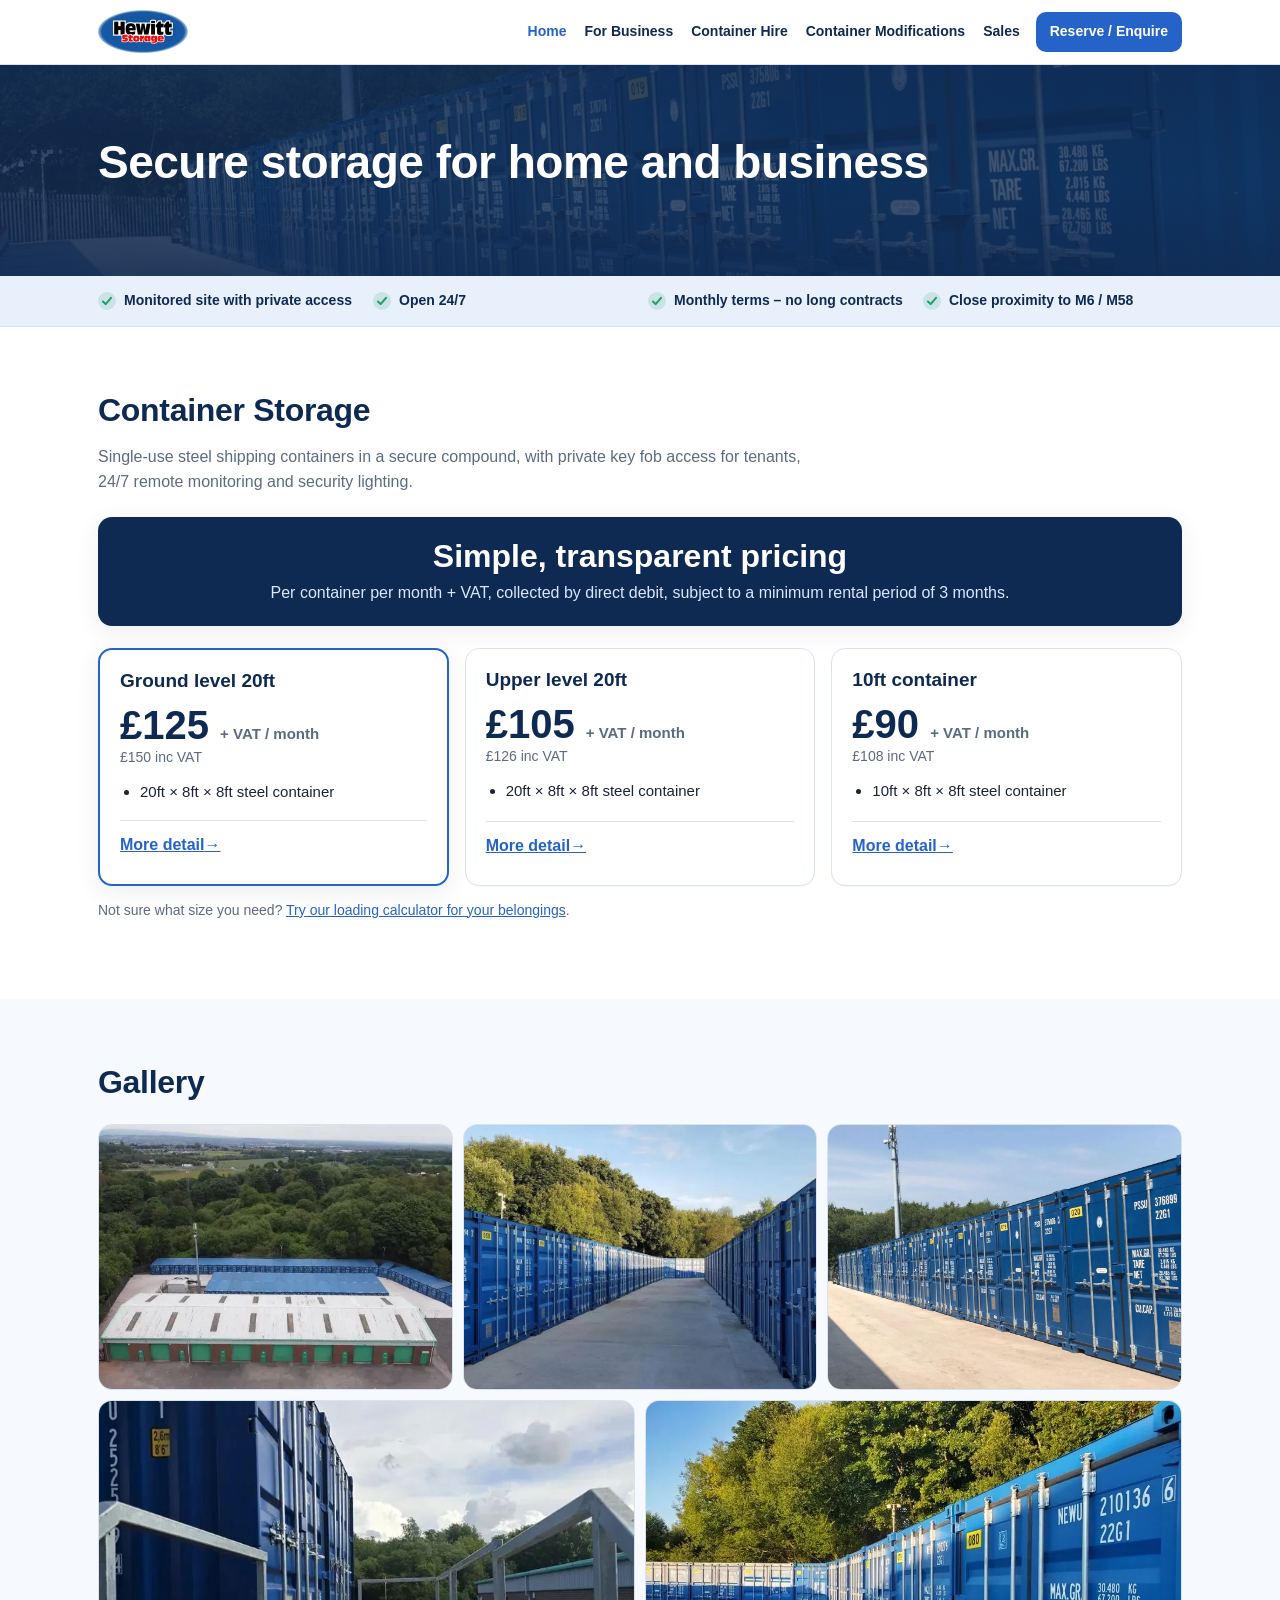
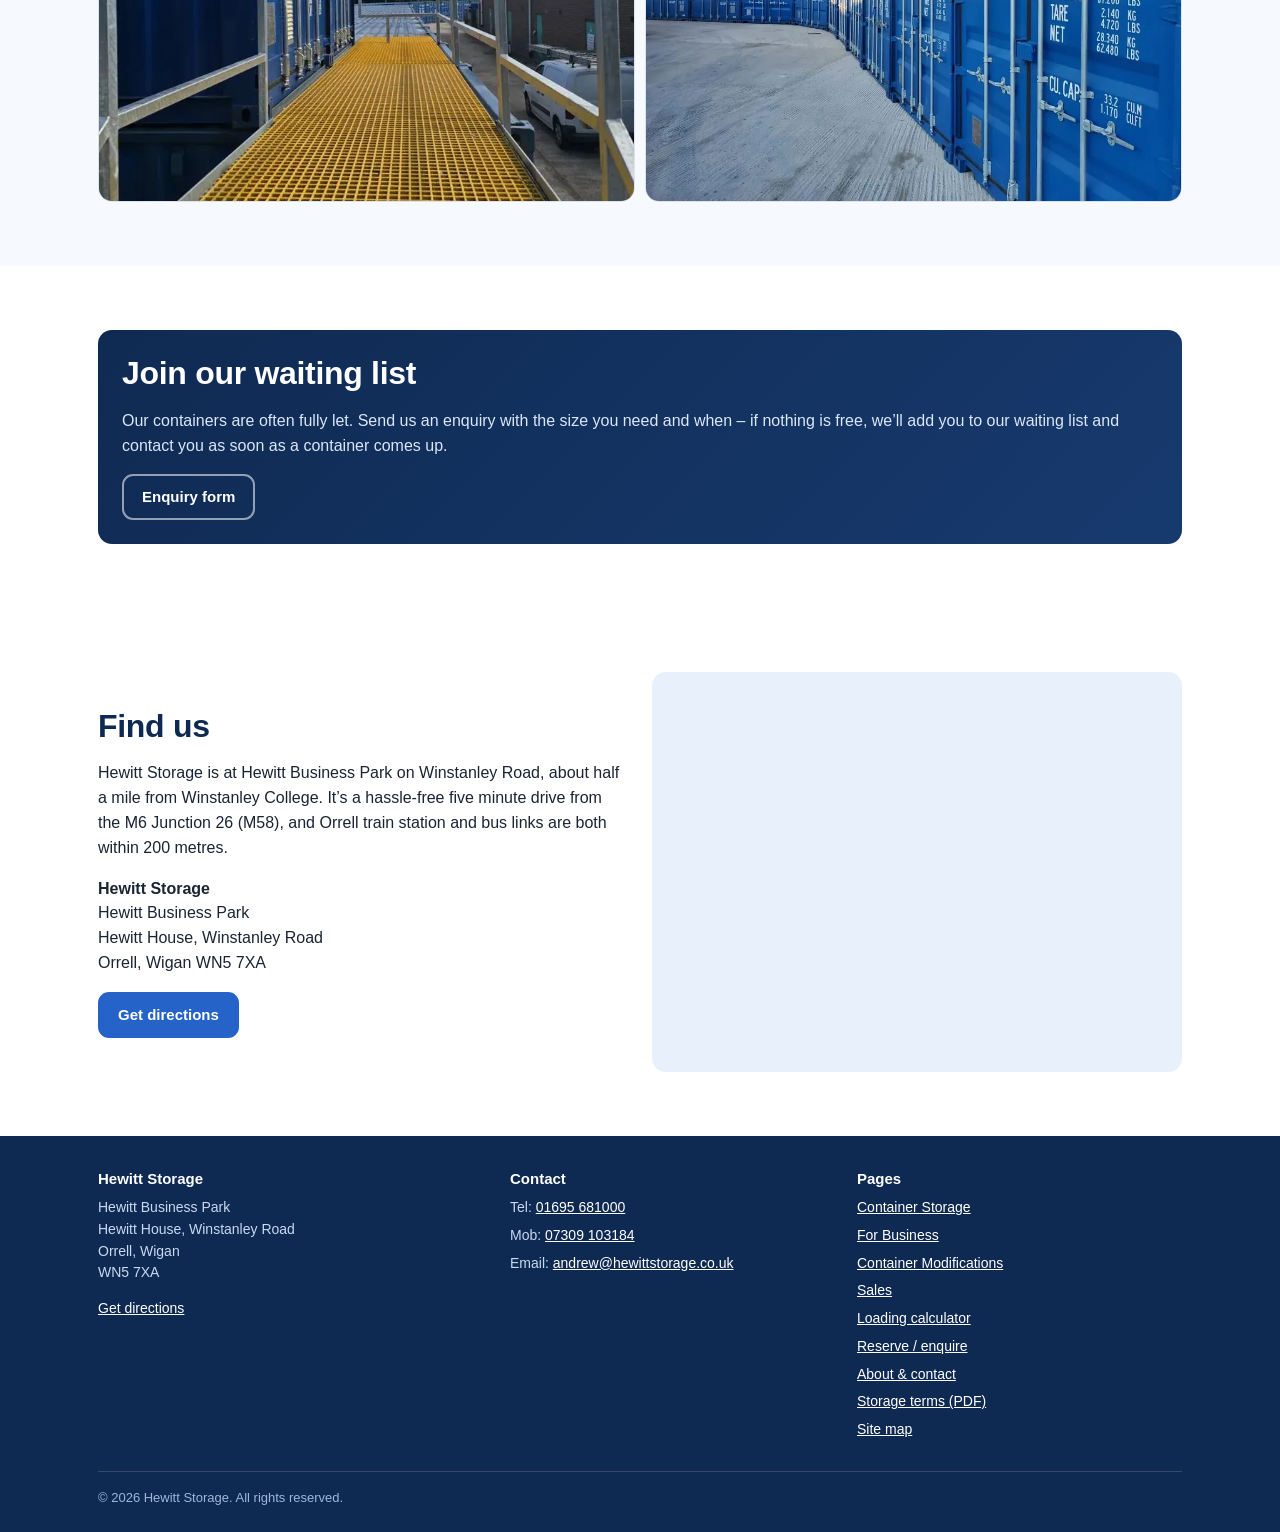
==== index.htm @ f9db845c "Preview update 2026-10-16 14:47" ====
<!DOCTYPE html>
<html lang="en-GB">
<head>
<meta charset="utf-8">
<meta name="viewport" content="width=device-width, initial-scale=1">
<!-- PREVIEW-ONLY: remove the next line before go-live (see GO-LIVE.md) -->
<meta name="robots" content="noindex,nofollow"><!-- PREVIEW-ONLY -->
<title>Self Storage Wigan | Container Storage Orrell | Hewitt Storage</title>
<meta name="description" content="Secure storage services for home and business in Orrell, Wigan. Steel container storage from £90 + VAT a month, private fob access, 24/7 remote monitoring. Near the M6 / M58.">
<link rel="canonical" href="https://www.hewittstorage.co.uk/">
<meta name="theme-color" content="#0f2a52">
<meta property="og:type" content="website">
<meta property="og:site_name" content="Hewitt Storage">
<meta property="og:title" content="Self Storage Wigan | Container Storage Orrell | Hewitt Storage">
<meta property="og:description" content="Secure storage services for home and business in Orrell, Wigan. Steel container storage from £90 + VAT a month, private fob access, 24/7 remote monitoring. Near the M6 / M58.">
<meta property="og:url" content="https://www.hewittstorage.co.uk/">
<meta property="og:image" content="https://www.hewittstorage.co.uk/assets/img/container-row-1600.jpg">
<link rel="icon" href="assets/favicon.svg" type="image/svg+xml">
<link rel="stylesheet" href="assets/site.css?v=20261016a">
<!-- Google Tag Manager (existing container GTM-TWHT2SN4). Only loads on hewittstorage.co.uk / hewprop.co.uk, so preview visits are not tracked. -->
<script>if(/(^|\.)(hewittstorage|hewprop)\.co\.uk$/.test(location.hostname)){(function(w,d,s,l,i){w[l]=w[l]||[];w[l].push({'gtm.start':new Date().getTime(),event:'gtm.js'});var f=d.getElementsByTagName(s)[0],j=d.createElement(s),dl=l!='dataLayer'?'&l='+l:'';j.async=true;j.src='https://www.googletagmanager.com/gtm.js?id='+i+dl;f.parentNode.insertBefore(j,f);})(window,document,'script','dataLayer','GTM-TWHT2SN4');}</script>
<script type="application/ld+json">{
 "@context": "https://schema.org",
 "@type": "SelfStorage",
 "@id": "https://www.hewittstorage.co.uk/#hewitt-storage",
 "name": "Hewitt Storage",
 "description": "Secure 20ft steel container storage at Hewitt Business Park, Orrell, Wigan. Private key fob access, 24/7 remote monitoring and security lighting. Ground level 20ft, upper level 20ft and 10ft containers.",
 "url": "https://www.hewittstorage.co.uk/",
 "telephone": "01695 681000",
 "email": "andrew@hewittstorage.co.uk",
 "image": "https://www.hewittstorage.co.uk/assets/img/container-row-1600.jpg",
 "logo": "https://www.hewittstorage.co.uk/assets/img/hewitt-storage-logo.png",
 "priceRange": "£90–£125 + VAT per month",
 "address": {
  "@type": "PostalAddress",
  "streetAddress": "Hewitt House, Winstanley Road",
  "addressLocality": "Orrell, Wigan",
  "addressRegion": "Greater Manchester",
  "postalCode": "WN5 7XA",
  "addressCountry": "GB"
 },
 "geo": {
  "@type": "GeoCoordinates",
  "latitude": 53.52833,
  "longitude": -2.70699
 },
 "hasMap": "https://www.google.com/maps/search/?api=1&query=Hewitt+Business+Park+Winstanley+Road+Orrell+Wigan+WN5+7XA",
 "openingHoursSpecification": [
  {
   "@type": "OpeningHoursSpecification",
   "dayOfWeek": [
    "Monday",
    "Tuesday",
    "Wednesday",
    "Thursday",
    "Friday",
    "Saturday",
    "Sunday"
   ],
   "opens": "00:00",
   "closes": "23:59"
  }
 ],
 "areaServed": [
  "Orrell",
  "Wigan",
  "Upholland",
  "Billinge",
  "Skelmersdale"
 ]
}</script><link rel="preload" as="image" type="image/webp" href="assets/img/container-row-800.webp" media="(max-width:799px)">
<link rel="preload" as="image" type="image/webp" href="assets/img/container-row-1600.webp" media="(min-width:800px)">
</head>
<body class="has-mbar">
<a class="skip" href="#main">Skip to content</a>
<header class="site-head"><div class="wrap">
<a class="brand" href="index.htm"><picture><source type="image/webp" srcset="assets/img/hewitt-storage-logo-180.webp"><img src="assets/img/hewitt-storage-logo.png" alt="Hewitt Storage" width="90" height="44"></picture></a>
<button class="nav-toggle" type="button" aria-expanded="false" aria-controls="site-nav"><svg viewBox="0 0 20 20" aria-hidden="true"><path d="M3 5h14M3 10h14M3 15h14" stroke="currentColor" stroke-width="2" stroke-linecap="round"/></svg>Menu</button>
<nav class="site-nav" id="site-nav" aria-label="Main"><ul><li><a href="index.htm" aria-current="page">Home</a></li><li><a href="business.htm">For Business</a></li><li><a href="container-hire.htm">Container Hire</a></li><li><a href="modifications.htm">Container Modifications</a></li><li><a href="sales.htm">Sales</a></li><li><a class="nav-cta" href="reserve.htm">Reserve / Enquire</a></li></ul></nav>
</div></header>
<main id="main">
<section class="hero"><div class="wrap">
<h1>Secure storage for home and business</h1>
</div></section>
<div class="trust"><div class="wrap"><ul class=""><li><svg class="tick" viewBox="0 0 20 20" aria-hidden="true"><circle cx="10" cy="10" r="10" fill="currentColor" opacity=".15"/><path d="m5.5 10.5 3 3 6-7" fill="none" stroke="currentColor" stroke-width="2.2" stroke-linecap="round" stroke-linejoin="round"/></svg><span>Monitored site with private access</span></li><li><svg class="tick" viewBox="0 0 20 20" aria-hidden="true"><circle cx="10" cy="10" r="10" fill="currentColor" opacity=".15"/><path d="m5.5 10.5 3 3 6-7" fill="none" stroke="currentColor" stroke-width="2.2" stroke-linecap="round" stroke-linejoin="round"/></svg><span>Open 24/7</span></li><li><svg class="tick" viewBox="0 0 20 20" aria-hidden="true"><circle cx="10" cy="10" r="10" fill="currentColor" opacity=".15"/><path d="m5.5 10.5 3 3 6-7" fill="none" stroke="currentColor" stroke-width="2.2" stroke-linecap="round" stroke-linejoin="round"/></svg><span>Monthly terms – no long contracts</span></li><li><svg class="tick" viewBox="0 0 20 20" aria-hidden="true"><circle cx="10" cy="10" r="10" fill="currentColor" opacity=".15"/><path d="m5.5 10.5 3 3 6-7" fill="none" stroke="currentColor" stroke-width="2.2" stroke-linecap="round" stroke-linejoin="round"/></svg><span>Close proximity to M6 / M58</span></li></ul></div></div>

<section class="block" id="prices"><div class="wrap">
<div class="sec-head"><h2>Container Storage</h2><p>Single-use steel shipping containers in a secure compound, with private key fob access for tenants, 24/7 remote monitoring and security lighting.</p></div>
<div class="price-banner"><h3>Simple, transparent pricing</h3><p>Per container per month + VAT, collected by direct debit, subject to a minimum rental period of 3 months.</p></div>
<div class="grid c3"><article class="card price-card feature"><h3>Ground level 20ft</h3>
<div class="amt">£125 <span>+ VAT / month</span></div><div class="inc">£150 inc VAT</div><ul><li>20ft × 8ft × 8ft steel container</li></ul>
<a class="more-link" href="container-20ft-ground.htm">More detail<span class="sr-only"> on the Ground level 20ft</span> &rarr;</a></article><article class="card price-card"><h3>Upper level 20ft</h3>
<div class="amt">£105 <span>+ VAT / month</span></div><div class="inc">£126 inc VAT</div><ul><li>20ft × 8ft × 8ft steel container</li></ul>
<a class="more-link" href="container-20ft-upper-level.htm">More detail<span class="sr-only"> on the Upper level 20ft</span> &rarr;</a></article><article class="card price-card"><h3>10ft container</h3>
<div class="amt">£90 <span>+ VAT / month</span></div><div class="inc">£108 inc VAT</div><ul><li>10ft × 8ft × 8ft steel container</li></ul>
<a class="more-link" href="container-10ft.htm">More detail<span class="sr-only"> on the 10ft container</span> &rarr;</a></article></div>
<p class="small muted price-note">Not sure what size you need? <a href="storage-calculator.html?v=pbsheet">Try our loading calculator for your belongings</a>.</p>
</div></section>
<section class="block alt" id="gallery"><div class="wrap">
<div class="sec-head"><h2>Gallery</h2></div>
<div class="gallery"><figure class="photo"><picture><source type="image/webp" srcset="assets/img/containers-aerial.webp"><img src="assets/img/containers-aerial.jpg" alt="Aerial view of the container storage compound at Hewitt Business Park" width="800" height="450" loading="lazy"></picture></figure><figure class="photo"><picture><source type="image/webp" srcset="assets/img/container-row-2.webp"><img src="assets/img/container-row-2.jpg" alt="Row of blue 20ft steel storage containers" width="900" height="900" loading="lazy"></picture></figure><figure class="photo"><picture><source type="image/webp" srcset="assets/img/container-row-1600.webp"><img src="assets/img/container-row-1600.jpg" alt="Row of 20ft steel storage containers in the secure compound" width="1600" height="900" loading="lazy"></picture></figure><figure class="photo"><picture><source type="image/webp" srcset="assets/img/upper-level-walkway.webp"><img src="assets/img/upper-level-walkway.jpg" alt="Upper-level walkway with yellow grating alongside the containers" width="750" height="1000" loading="lazy"></picture></figure><figure class="photo"><picture><source type="image/webp" srcset="assets/img/container-row-curve.webp"><img src="assets/img/container-row-curve.jpg" alt="Row of blue storage containers in the secure compound" width="1080" height="803" loading="lazy"></picture></figure></div>
</div></section>
<section class="block"><div class="wrap"><div class="cta-band">
<h2>Join our waiting list</h2>
<p>Our containers are often fully let. Send us an enquiry with the size you need and when – if nothing is free, we’ll add you to our waiting list and contact you as soon as a container comes up.</p>
<div class="btns"><a class="btn light" href="reserve.htm">Enquiry form</a></div>
</div></div></section>
<section class="block" id="Location"><div class="wrap split">
<div><h2>Find us</h2><p>Hewitt Storage is at Hewitt Business Park on Winstanley Road, about half a mile from Winstanley College. It’s a hassle-free five minute drive from the M6 Junction 26 (M58), and Orrell train station and bus links are both within 200 metres.</p>
<p><b>Hewitt Storage</b><br>Hewitt Business Park<br>Hewitt House, Winstanley Road<br>Orrell, Wigan WN5 7XA</p>
<div class="btns"><a class="btn" href="https://www.google.com/maps/search/?api=1&query=Hewitt+Business+Park+Winstanley+Road+Orrell+Wigan+WN5+7XA" target="_blank" rel="noopener">Get directions</a></div></div>
<iframe class="map" data-src="https://www.google.com/maps/embed?pb=!1m18!1m12!1m3!1d2371.6487332979527!2d-2.70699043415467!3d53.52833003001754!2m3!1f0!2f0!3f0!3m2!1i1024!2i768!4f13.1!3m3!1m2!1s0x487b1aa8a7d71795%3A0x576aa93d4ecaa1b6!2sHewitt+Business+Park%2C+Winstanley+Road+Orrell%2C+Billinge%2C+Wigan+WN5+7XA!5e0!3m2!1sen!2suk!4v1454769584058" title="Map: Hewitt Storage, Hewitt Business Park, Winstanley Road, Orrell, Wigan WN5 7XA" loading="lazy" referrerpolicy="no-referrer-when-downgrade" allowfullscreen></iframe>
</div></section>

</main>
<footer class="site-foot"><div class="wrap">
<div class="foot-grid">
 <div><h3>Hewitt Storage</h3><p>Hewitt Business Park<br>Hewitt House, Winstanley Road<br>Orrell, Wigan<br>WN5 7XA</p><p><a href="https://www.google.com/maps/search/?api=1&query=Hewitt+Business+Park+Winstanley+Road+Orrell+Wigan+WN5+7XA" rel="noopener" target="_blank">Get directions</a></p></div>
 <div><h3>Contact</h3><ul><li>Tel: <a href="tel:+441695681000">01695 681000</a></li><li>Mob: <a href="tel:+447309103184">07309 103184</a></li><li>Email: <a href="mailto:andrew@hewittstorage.co.uk">andrew@hewittstorage.co.uk</a></li></ul></div>
 <div><h3>Pages</h3><ul><li><a href="storage.htm">Container Storage</a></li><li><a href="business.htm">For Business</a></li><li><a href="modifications.htm">Container Modifications</a></li><li><a href="sales.htm">Sales</a></li><li><a href="storage-calculator.html?v=pbsheet">Loading calculator</a></li><li><a href="reserve.htm">Reserve / enquire</a></li><li><a href="about.htm">About &amp; contact</a></li><li><a href="StorageTerms.pdf">Storage terms (PDF)</a></li><li><a href="site-map.htm">Site map</a></li></ul></div>
</div>
<div class="foot-base">© 2026 Hewitt Storage. All rights reserved.</div>
</div></footer>
<div class="mbar"><a class="btn" href="reserve.htm">Reserve / Enquire</a></div>

<script src="assets/site.js" defer></script>
</body>
</html>
---- assets/site.css ----
/* Hewitt Storage – site styles (no build step) */
:root{
  --navy:#0f2a52; --navy-2:#173a6e; --blue:#2563c9; --blue-2:#3b7be0; --sky:#e8f0fb;
  --ink:#1a2433; --muted:#5b6b82; --line:#d8e2f0; --bg:#f6f9fd; --white:#fff;
  --ok:#1f9d6b; --warn:#d98a1c; --err:#c0392b;
  --radius:14px; --shadow:0 6px 24px rgba(15,42,82,.08);
  --wrap:1120px;
}
*{box-sizing:border-box}
html{-webkit-text-size-adjust:100%;scroll-behavior:smooth}
body{margin:0;font-family:-apple-system,BlinkMacSystemFont,"Segoe UI",Roboto,"Helvetica Neue",Arial,sans-serif;color:var(--ink);background:var(--white);line-height:1.55;-webkit-font-smoothing:antialiased;font-size:16px}
img{max-width:100%;height:auto;display:block}
a{color:var(--blue)}
a:hover{color:var(--navy)}
h1,h2,h3{color:var(--navy);line-height:1.2;margin:0 0 .5em}
h1{font-size:clamp(28px,6vw,46px);letter-spacing:-.5px}
h2{font-size:clamp(22px,4vw,32px);letter-spacing:-.3px}
h3{font-size:19px}
p{margin:0 0 1em}
.wrap{max-width:var(--wrap);margin:0 auto;padding:0 18px}
.skip{position:absolute;left:-999px;top:0;background:#fff;padding:8px 12px;z-index:100}
.skip:focus{left:8px}
:focus-visible{outline:3px solid var(--blue-2);outline-offset:2px}

/* Top strip */
.topbar{background:var(--navy);color:#dbe7f8;font-size:13px}
.topbar .wrap{display:flex;justify-content:space-between;gap:12px;padding-top:6px;padding-bottom:6px;flex-wrap:wrap}
.topbar a{color:#fff;text-decoration:none;font-weight:600}
.topbar .tb-r,.topbar .tb-e{display:none}

/* Header */
.site-head{background:#fff;border-bottom:1px solid var(--line);position:sticky;top:0;z-index:50}
.site-head .wrap{display:flex;align-items:center;justify-content:space-between;gap:12px;min-height:64px}
.brand{display:flex;align-items:center;gap:10px;text-decoration:none}
.brand img{height:44px;width:auto}
.brand span{font-weight:800;color:var(--navy);font-size:15px;line-height:1.1}
.brand small{display:block;font-weight:600;color:var(--muted);font-size:12px}
.nav-toggle{border:1px solid var(--line);background:#fff;border-radius:10px;padding:9px 12px;font:inherit;font-weight:700;color:var(--navy);cursor:pointer;display:flex;align-items:center;gap:8px}
.nav-toggle svg{width:18px;height:18px}
.site-nav{display:none;position:absolute;left:0;right:0;top:100%;background:#fff;border-bottom:1px solid var(--line);box-shadow:var(--shadow)}
.site-nav.open{display:block}
.site-nav ul{list-style:none;margin:0;padding:8px 18px 14px}
.site-nav a{display:block;padding:11px 4px;text-decoration:none;color:var(--navy);font-weight:650;border-bottom:1px solid var(--sky)}
.site-nav a[aria-current="page"]{color:var(--blue)}
.site-nav .nav-cta{margin-top:10px;border:0;background:var(--blue);color:#fff;text-align:center;border-radius:10px}

/* Buttons */
.btn{display:inline-flex;align-items:center;justify-content:center;gap:8px;font:inherit;font-weight:700;font-size:15px;text-decoration:none;border-radius:11px;padding:12px 18px;border:2px solid var(--blue);background:var(--blue);color:#fff;cursor:pointer;transition:background .15s,border-color .15s,color .15s;line-height:1.2}
.btn:hover{background:var(--navy);border-color:var(--navy);color:#fff}
.btn.sec{background:#fff;color:var(--navy);border-color:var(--line)}
.btn.sec:hover{border-color:var(--navy)}
.btn.light{background:transparent;color:#fff;border-color:rgba(255,255,255,.55)}
.btn.light:hover{background:#fff;color:var(--navy);border-color:#fff}
.btn svg{width:17px;height:17px;flex:none}
.btns{display:flex;flex-wrap:wrap;gap:10px}

/* Hero */
.hero{position:relative;color:#fff;background:var(--navy) center/cover no-repeat;isolation:isolate}
.hero::before{content:"";position:absolute;inset:0;background:linear-gradient(180deg,rgba(15,42,82,.88),rgba(15,42,82,.78) 55%,rgba(15,42,82,.92));z-index:-1}
.hero .wrap{padding-top:38px;padding-bottom:40px}
.hero h1{color:#fff;margin-bottom:.35em}
.eyebrow{display:inline-block;font-size:13px;font-weight:700;letter-spacing:.4px;text-transform:uppercase;color:#bcd3f5;margin-bottom:10px}
.hero .lead{font-size:18px;color:#e6eefb;max-width:640px}
.chips{display:grid;grid-template-columns:repeat(3,1fr);gap:8px;margin:20px 0 22px;max-width:760px}
.chip{background:rgba(255,255,255,.1);border:1px solid rgba(255,255,255,.22);border-radius:12px;padding:10px 10px;display:flex;flex-direction:column;align-items:flex-start;gap:2px;text-decoration:none;color:#fff;min-width:0}
.chip b{font-size:22px;white-space:nowrap}
.chip small{display:block;color:#c9d9f2;font-size:12px;line-height:1.25;min-height:2.5em}
.chip em{font-style:normal;font-size:12px;color:#c9d9f2;font-weight:600}
.page-hero{background:linear-gradient(135deg,var(--navy),var(--navy-2));color:#fff}
.page-hero .wrap{padding-top:30px;padding-bottom:30px}
.page-hero h1{color:#fff;font-size:clamp(26px,5vw,40px)}
.page-hero p{color:#dbe7f8;max-width:700px;margin:0}

/* Sections */
section.block{padding:44px 0}
section.alt{background:var(--bg)}
.sec-head{max-width:720px;margin-bottom:22px}
.sec-head p{color:var(--muted)}
.grid{display:grid;gap:16px}
.card{background:#fff;border:1px solid var(--line);border-radius:var(--radius);padding:20px;box-shadow:0 1px 0 rgba(15,42,82,.03)}
.card h3{margin-bottom:.3em}
.muted{color:var(--muted)}
.small{font-size:14px}

/* Trust strip */
.trust{background:var(--sky);border-bottom:1px solid var(--line)}
.trust ul{list-style:none;margin:0;padding:14px 0;display:grid;grid-template-columns:1fr 1fr;gap:10px 16px;font-size:14px;font-weight:650;color:var(--navy)}
.trust li{display:flex;gap:8px;align-items:flex-start}
.tick{flex:none;width:18px;height:18px;margin-top:2px;color:var(--ok)}

/* Price cards */
.price-card{position:relative;display:flex;flex-direction:column}
.price-card .tag{align-self:flex-start;font-size:12px;font-weight:800;letter-spacing:.3px;text-transform:uppercase;background:var(--sky);color:var(--blue);border-radius:999px;padding:4px 10px;margin-bottom:10px}
.price-card .amt{font-size:40px;font-weight:800;color:var(--navy);line-height:1;margin:6px 0 2px}
.price-card .amt span{font-size:15px;font-weight:600;color:var(--muted)}
.price-card .inc{color:var(--muted);font-size:14px;margin-bottom:12px}
.price-card ul{margin:0 0 16px;padding-left:20px;color:var(--ink);font-size:15px}
.price-card .btn{margin-top:auto}
.price-card.feature{border:2px solid var(--blue);box-shadow:var(--shadow)}

/* Tables */
.table-wrap{overflow-x:auto;border:1px solid var(--line);border-radius:var(--radius);background:#fff}
table{border-collapse:collapse;width:100%;font-size:15px;min-width:520px}
th,td{text-align:left;padding:12px 14px;border-bottom:1px solid var(--line);vertical-align:top}
thead th{background:var(--navy);color:#fff;font-weight:700}
tbody tr:last-child td{border-bottom:0}
td.num,th.num{text-align:right;white-space:nowrap}
tfoot td{font-weight:700;background:var(--sky)}

/* Steps */
.steps{counter-reset:s;list-style:none;margin:0;padding:0;display:grid;gap:14px}
.steps li{counter-increment:s;background:#fff;border:1px solid var(--line);border-radius:var(--radius);padding:18px 18px 18px 64px;position:relative}
.steps li::before{content:counter(s);position:absolute;left:18px;top:18px;width:32px;height:32px;border-radius:50%;background:var(--navy);color:#fff;font-weight:800;display:flex;align-items:center;justify-content:center}
.steps h3{font-size:17px;margin-bottom:.2em}
.steps p{margin:0;color:var(--muted);font-size:15px}

/* Media */
.photo{border-radius:var(--radius);overflow:hidden;border:1px solid var(--line);background:var(--sky)}
.photo img{width:100%;height:100%;object-fit:cover}
.photo figcaption{font-size:13px;color:var(--muted);padding:8px 12px;background:#fff}
.gallery{display:grid;grid-template-columns:1fr 1fr;gap:10px}
.gallery .photo{aspect-ratio:4/3}
.gallery figure{margin:0}
.split{display:grid;gap:24px;align-items:center}
.map{border:0;width:100%;height:320px;border-radius:var(--radius);display:block;background:var(--sky)}

/* Service tiles */
.tile{display:flex;gap:14px;align-items:center;text-decoration:none;color:inherit}
.tile img{width:96px;height:72px;object-fit:cover;border-radius:10px;flex:none}
.tile h3{margin:0 0 .15em;font-size:17px}
.tile p{margin:0;font-size:14px;color:var(--muted)}
.tile:hover h3{color:var(--blue)}

/* Callouts */
.callout{border-left:4px solid var(--blue);background:var(--sky);border-radius:0 12px 12px 0;padding:14px 16px;margin:0 0 16px}
.callout.warn{border-color:var(--warn);background:#fdf5e8}
.cta-band{background:linear-gradient(135deg,var(--navy),var(--navy-2));color:#fff;border-radius:var(--radius);padding:24px}
.cta-band h2{color:#fff}
.cta-band p{color:#dbe7f8}

/* Calculator embed */
.calc-frame{width:100%;max-width:900px;height:1500px;border:0;display:block;margin:0 auto}

/* Forms */
.form{display:grid;gap:16px}
.field label,.field legend{display:block;font-weight:700;color:var(--navy);margin-bottom:6px;font-size:15px}
.field .hint{font-weight:500;color:var(--muted);font-size:13px}
.field input[type=text],.field input[type=email],.field input[type=tel],.field select,.field textarea{width:100%;font:inherit;font-size:16px;padding:12px 13px;border:1.5px solid var(--line);border-radius:10px;background:#fff;color:var(--ink)}
.field textarea{min-height:120px;resize:vertical}
.field input:focus,.field select:focus,.field textarea:focus{border-color:var(--blue);outline:none;box-shadow:0 0 0 3px rgba(37,99,201,.15)}
fieldset.field{border:0;margin:0;padding:0;min-width:0}
.opts{display:grid;gap:8px}
.opt{display:flex;align-items:center;gap:10px;border:1.5px solid var(--line);border-radius:10px;padding:11px 13px;cursor:pointer;background:#fff;font-weight:600}
.opt input{width:18px;height:18px;accent-color:var(--blue);flex:none}
.opt:has(input:checked){border-color:var(--blue);background:var(--sky)}
.opt small{display:block;font-weight:500;color:var(--muted)}
.field.invalid input,.field.invalid select,.field.invalid textarea,.field.invalid .opt{border-color:var(--err)}
.err{display:none;color:var(--err);font-size:14px;font-weight:600;margin-top:6px}
.field.invalid .err{display:block}
.hp{position:absolute!important;left:-9999px!important;width:1px;height:1px;overflow:hidden}
.form-status{display:none;border-radius:12px;padding:14px 16px;font-weight:600}
.form-status.show{display:block}
.form-status.ok{background:#e6f6ef;color:#145c40;border:1px solid #b6e3cf}
.form-status.bad{background:#fdecea;color:#8a2a20;border:1px solid #f3c1bb}

/* Footer */
.site-foot{background:var(--navy);color:#c9d9f2;font-size:14px;margin-top:0}
.site-foot .wrap{padding-top:34px;padding-bottom:24px}
.site-foot h3{color:#fff;font-size:15px;margin-bottom:.6em}
.site-foot a{color:#fff}
.site-foot ul{list-style:none;margin:0;padding:0}
.site-foot li{margin:0 0 6px}
.foot-grid{display:grid;gap:22px}
.foot-base{border-top:1px solid rgba(255,255,255,.15);margin-top:24px;padding-top:16px;font-size:13px;color:#9fb6da}

/* Mobile action bar */
.mbar{position:fixed;left:0;right:0;bottom:0;z-index:60;display:grid;grid-template-columns:1fr 1fr;gap:8px;padding:8px 10px calc(8px + env(safe-area-inset-bottom));background:rgba(255,255,255,.97);border-top:1px solid var(--line);box-shadow:0 -4px 16px rgba(15,42,82,.08)}
.mbar .btn{padding:11px 10px;font-size:15px}
body.has-mbar{padding-bottom:70px}

.prose{max-width:760px}
.prose ul{padding-left:20px}
.prose li{margin-bottom:6px}
.kv{display:grid;grid-template-columns:auto 1fr;gap:6px 14px;margin:0}
.kv dt{font-weight:700;color:var(--navy)}
.kv dd{margin:0}

@media (min-width:600px){
  .chip{padding:12px 14px}
  .chip small{font-size:13px;min-height:0}
  .chip b{font-size:26px}
  .grid.c2{grid-template-columns:1fr 1fr}
  .gallery{grid-template-columns:repeat(3,1fr)}
  .trust ul{grid-template-columns:repeat(4,1fr)}
  .opts.row{grid-template-columns:repeat(2,1fr)}
}
@media (min-width:900px){
  .topbar .tb-r{display:block}
  .topbar .tb-e{display:inline}
  .nav-toggle{display:none}
  .site-nav{display:block;position:static;border:0;box-shadow:none;background:transparent}
  .site-nav ul{display:flex;align-items:center;gap:2px;padding:0}
  .site-nav a{border:0;padding:8px 10px;font-size:14.5px;border-radius:8px}
  .site-nav a:hover{background:var(--sky)}
  .site-nav .nav-cta{margin:0 0 0 6px;padding:9px 14px}
  .site-nav .nav-cta:hover{background:var(--navy);color:#fff}
  .hero .wrap{padding-top:70px;padding-bottom:70px}
  .grid.c3{grid-template-columns:repeat(3,1fr)}
  .grid.c4{grid-template-columns:repeat(4,1fr)}
  .steps{grid-template-columns:repeat(4,1fr)}
  .steps li{padding:62px 18px 18px}
  .split{grid-template-columns:1fr 1fr}
  .split.wide-l{grid-template-columns:1.3fr 1fr}
  .foot-grid{grid-template-columns:1.2fr 1fr 1fr}
  .mbar{display:none}
  body.has-mbar{padding-bottom:0}
  .map{height:400px}
  .calc-frame{height:860px}
  section.block{padding:64px 0}
  .opts.row3{grid-template-columns:repeat(3,1fr)}
  .opts.row4{grid-template-columns:repeat(4,1fr)}
}
@media (prefers-reduced-motion:reduce){html{scroll-behavior:auto}*{transition:none!important}}
.site-nav a.nav-cta[aria-current="page"]{color:#fff;background:var(--navy)}
.opt{align-items:flex-start}
.opt input{margin:2px 0 0}
.opt small{font-size:13px;line-height:1.3;margin-top:2px}
.field label.opt{display:flex;margin:0;font-size:15px;color:var(--ink)}
@media (max-width:599px){
  table{min-width:0;font-size:14px}
  th,td{padding:10px 8px}
  thead th.num{white-space:normal}
}

/* Storage-only additions (08/10/2026) */
.price-card .tags{display:flex;flex-wrap:wrap;gap:6px;margin-bottom:10px}
.price-card .tags .tag{margin-bottom:0}
.sod{display:inline-block;font-size:12px;font-weight:800;letter-spacing:.3px;text-transform:uppercase;background:#fdf5e8;color:#8a5a12;border:1px solid #f1d6a8;border-radius:999px;padding:3px 10px}
.price-note{margin-top:14px}
.chip-note{font-size:13px;color:#c9d9f2;margin:-12px 0 20px}

/* hero photo: WebP with JPG fallback, smaller file on phones */
.hero{background-image:url('img/container-row-1600.jpg');background-image:image-set(url('img/container-row-1600.webp') type('image/webp'),url('img/container-row-1600.jpg') type('image/jpeg'))}
@media (max-width:799px){.hero{background-image:url('img/container-row-800.jpg');background-image:image-set(url('img/container-row-800.webp') type('image/webp'),url('img/container-row-800.jpg') type('image/jpeg'))}}
h2.h3{font-size:19px;line-height:1.2;margin:0 0 .3em}
/* 12/10/2026 – tagline, pricing detail, nav fit, gallery */
.brand .tagline{font-weight:700;color:var(--navy);font-size:12px;line-height:1.3;max-width:170px}
.price-card details.more{margin:0 0 16px;border-top:1px solid var(--line);padding-top:10px}
.price-card details.more summary{cursor:pointer;font-weight:700;color:var(--blue);min-height:44px;display:flex;align-items:center}
.price-card details.more ul{margin:6px 0 0}
.sr-only{position:absolute;width:1px;height:1px;padding:0;margin:-1px;overflow:hidden;clip:rect(0,0,0,0);white-space:nowrap;border:0}
.foot-note{margin:14px 0 0;color:inherit;opacity:.85}
@media (min-width:900px){.brand .tagline{max-width:none;font-size:13px}.site-nav a{padding:8px 8px;font-size:14px}}
@media (min-width:900px) and (max-width:1199px){.nav-toggle{display:flex}.site-nav{display:none;position:absolute;left:0;right:0;top:100%;background:#fff;border-bottom:1px solid var(--line);box-shadow:var(--shadow)}.site-nav.open{display:block}.site-nav ul{display:block;padding:8px 18px 14px}.site-nav a{display:block;padding:11px 4px}.site-nav .nav-cta{margin:10px 0 0}}
@media (min-width:1200px){.site-nav a{white-space:nowrap}.brand .tagline{max-width:230px}}


.pill-hl{display:inline-block;background:var(--blue);color:#fff;font-weight:800;font-size:14px;letter-spacing:.3px;text-transform:uppercase;border-radius:999px;padding:6px 14px;margin-bottom:10px}
.price-banner{background:var(--navy);color:#fff;border-radius:14px;padding:20px 24px;margin:0 0 22px;text-align:center;box-shadow:var(--shadow)}
.price-banner h3{color:#fff;font-size:clamp(24px,4vw,32px);font-weight:800;margin:0 0 6px}
.price-banner p{margin:0;color:#dbe7ff;font-size:16px}
.price-card .more-link{margin-top:auto;display:flex;align-items:center;min-height:44px;font-weight:700;color:var(--blue);border-top:1px solid var(--line);padding-top:6px}
.grid.c2{display:grid;gap:20px;grid-template-columns:repeat(auto-fit,minmax(280px,1fr))}
.unit-photo{display:block;width:100%;height:auto;max-height:440px;object-fit:cover;border-radius:14px;margin:0 0 22px;box-shadow:var(--shadow)}
.unit-photo.portrait{max-width:480px;max-height:none;margin-left:auto;margin-right:auto}
.photo-pair{display:grid;grid-template-columns:1fr 1fr;gap:16px;max-width:900px;margin:0 auto 22px}
.photo-pair .unit-photo{max-width:none;margin:0}
@media(max-width:600px){.photo-pair{grid-template-columns:1fr}}
.photo-mix{display:grid;grid-template-columns:1fr 1fr;gap:12px;max-width:1100px;margin:0 auto 18px}
.photo-mix .unit-photo{max-width:none;margin:0;width:100%;height:100%;aspect-ratio:4/3;max-height:42vh;object-fit:cover}


/* 15/10/2026 – home gallery 3 photos: odd last photo spans full row on mobile */
@media(max-width:599px){.gallery figure:last-child:nth-child(odd){grid-column:1/-1;aspect-ratio:16/9}}
/* home gallery 5 photos: desktop 3 + 2, mobile 2 cols with full-width last */
@media(min-width:600px){.gallery{grid-template-columns:repeat(6,1fr)}.gallery figure{grid-column:span 2}.gallery figure:nth-child(4),.gallery figure:nth-child(5){grid-column:span 3}}
/* modifications hero: Grafotherm spraying photo */
.page-hero.mods-hero{background:linear-gradient(135deg,rgba(15,42,82,.85) 0%,rgba(23,58,110,.75) 60%,rgba(37,99,201,.6) 100%),url(img/mods-hero-spray.webp) 50% 58%/cover no-repeat}
@media(min-width:900px){.page-hero.mods-hero{min-height:380px;display:flex;align-items:center;background:linear-gradient(90deg,#0f2a52 0%,#0f2a52 53%,rgba(15,42,82,.85) 60%,rgba(15,42,82,.35) 72%,rgba(23,58,110,.12) 100%),url(img/mods-hero-spray.webp) right 55%/48% auto no-repeat,#0f2a52}.page-hero.mods-hero .wrap{width:100%}}
/* container hire photo */
.block.hire-photo{padding-bottom:0}
.block.hire-photo+.block{padding-top:24px}
@media(min-width:900px){.hire-photo img{aspect-ratio:21/9!important;max-height:460px}}
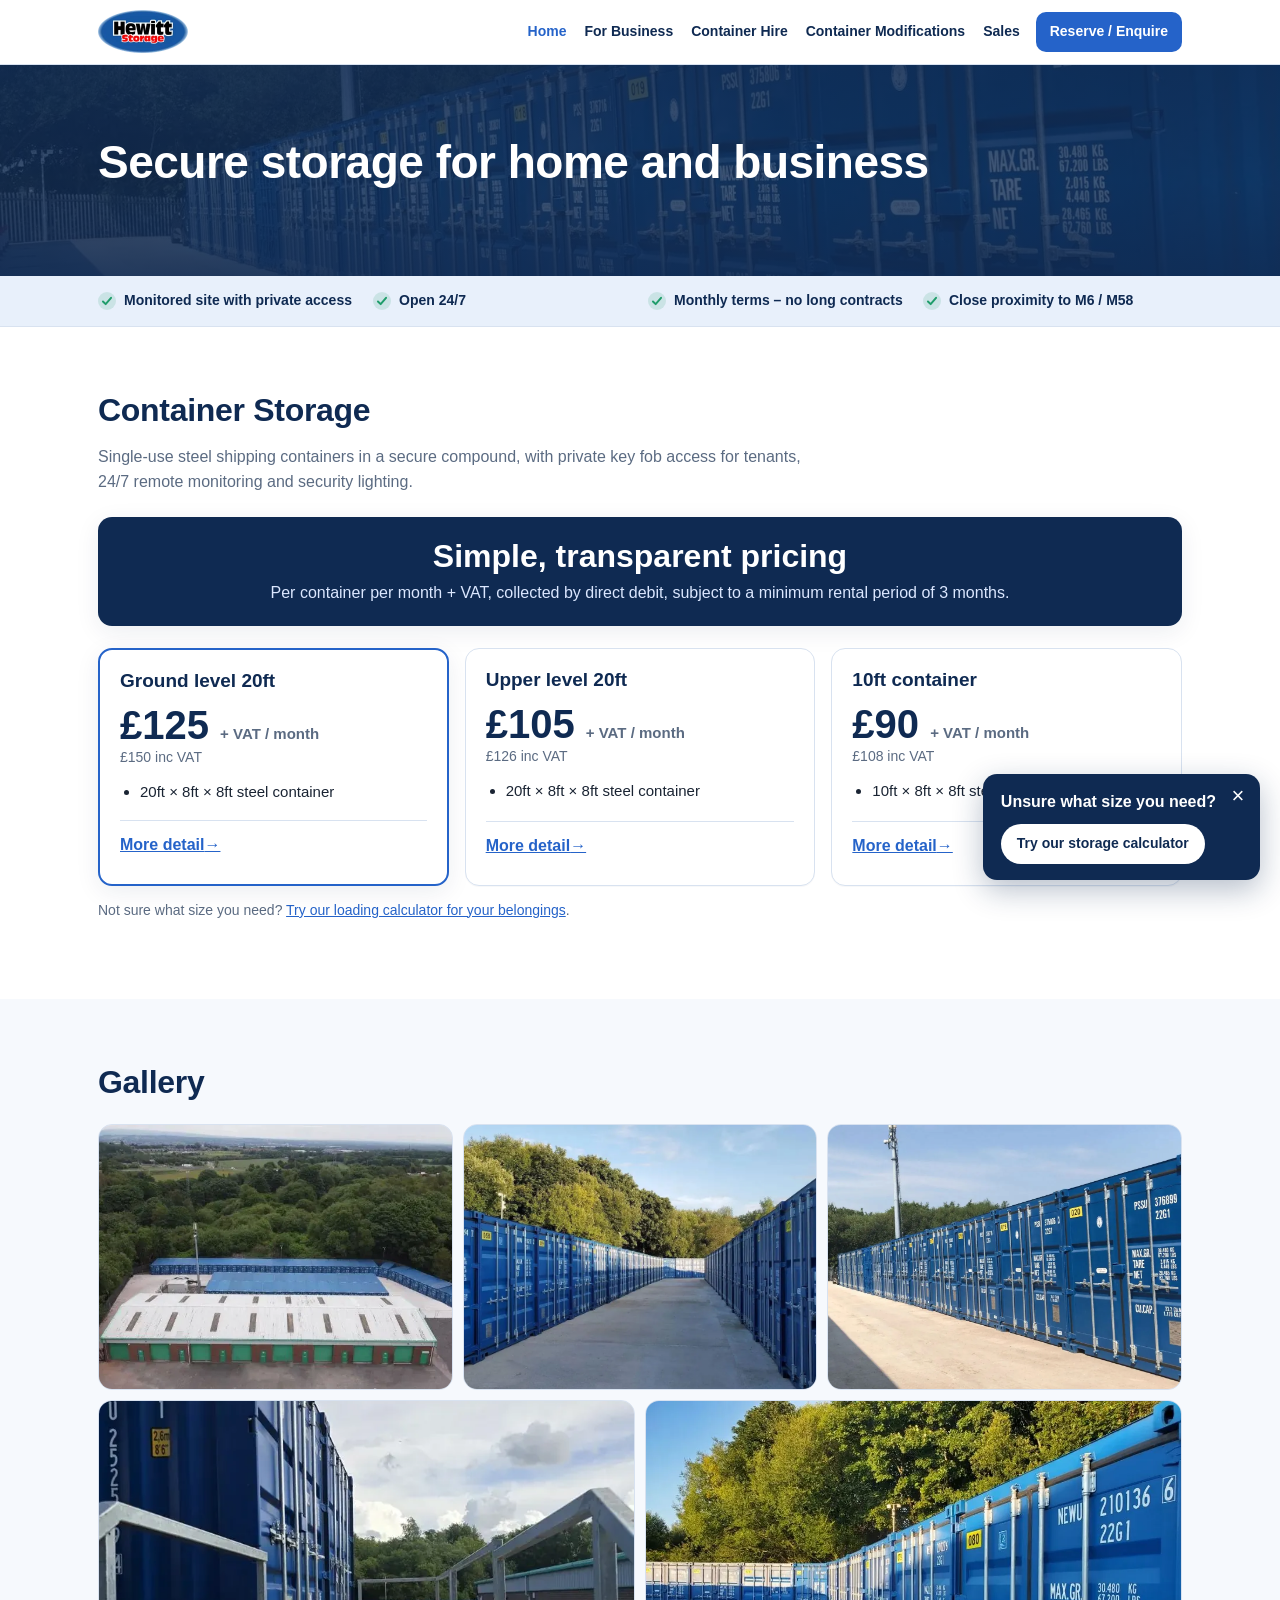
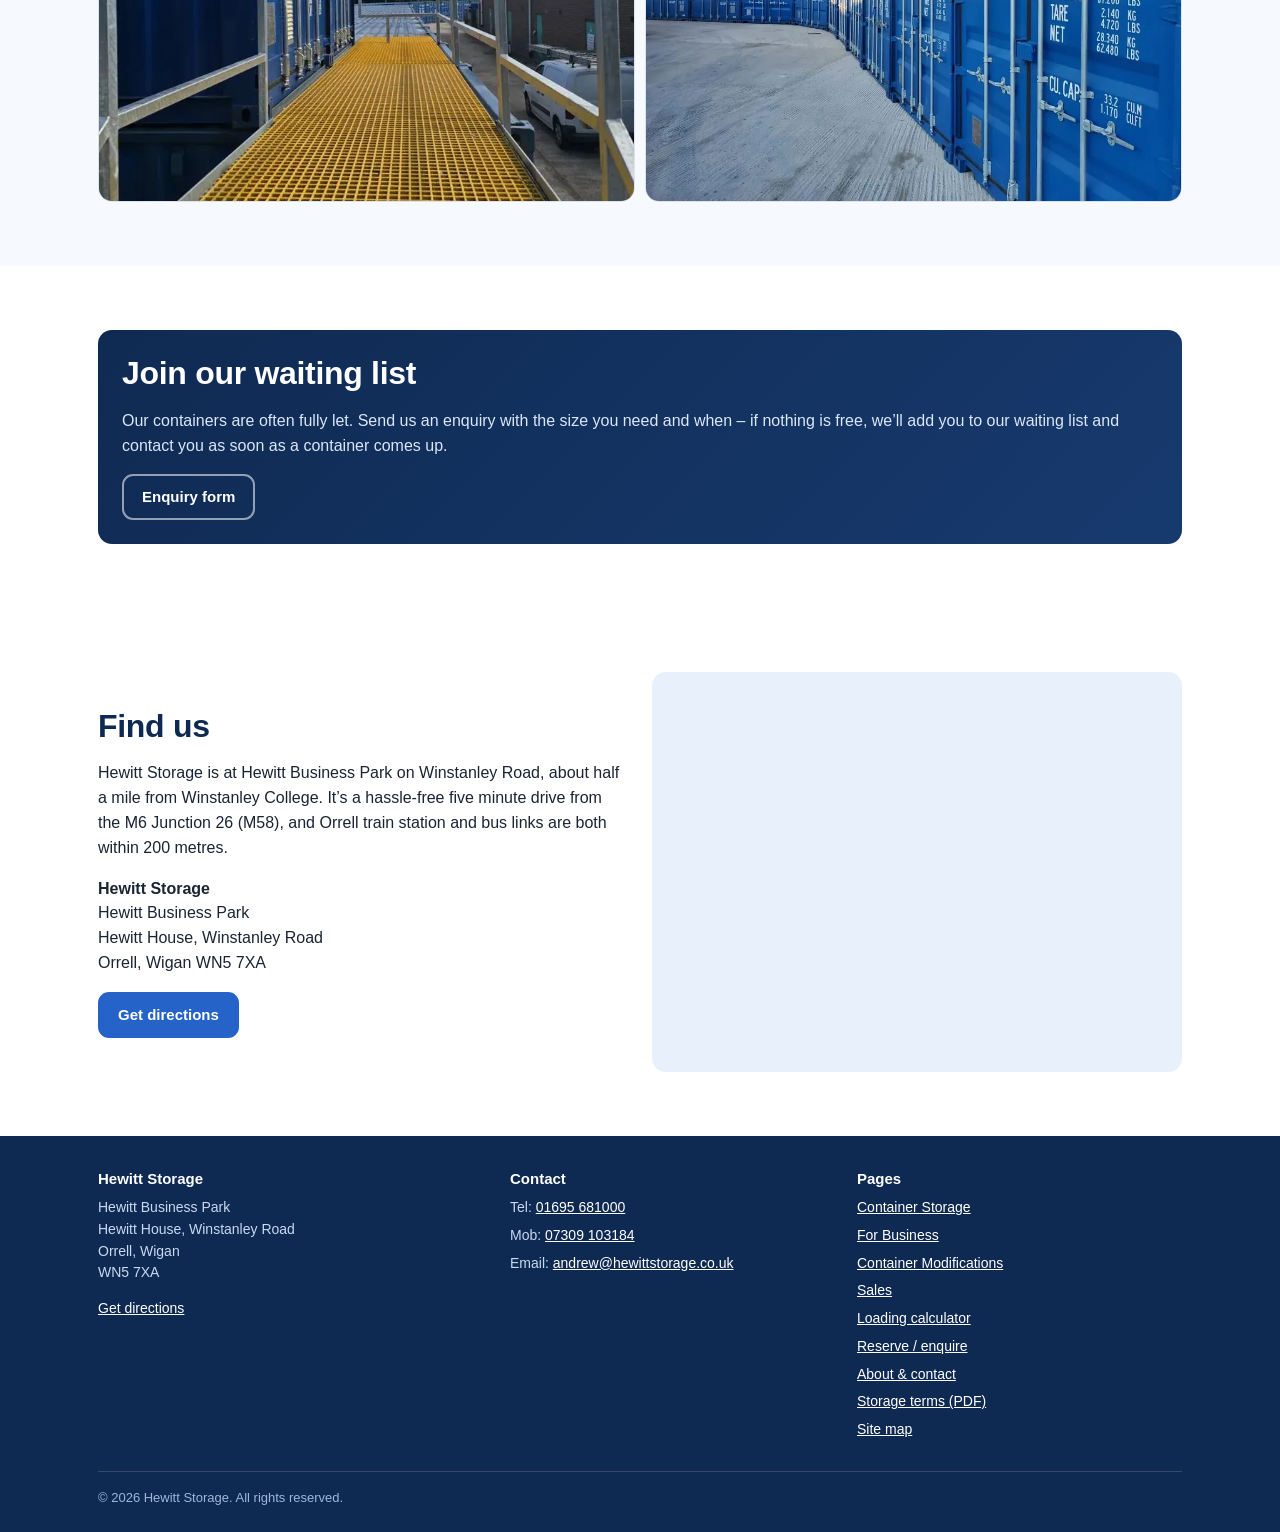
==== commit 8abd54b8: "Preview update 2026-10-16 14:55" ====
--- a/index.htm
+++ b/index.htm
@@ -16,7 +16,7 @@
 <meta property="og:url" content="https://www.hewittstorage.co.uk/">
 <meta property="og:image" content="https://www.hewittstorage.co.uk/assets/img/container-row-1600.jpg">
 <link rel="icon" href="assets/favicon.svg" type="image/svg+xml">
-<link rel="stylesheet" href="assets/site.css?v=20261016a">
+<link rel="stylesheet" href="assets/site.css?v=20261016b">
 <!-- Google Tag Manager (existing container GTM-TWHT2SN4). Only loads on hewittstorage.co.uk / hewprop.co.uk, so preview visits are not tracked. -->
 <script>if(/(^|\.)(hewittstorage|hewprop)\.co\.uk$/.test(location.hostname)){(function(w,d,s,l,i){w[l]=w[l]||[];w[l].push({'gtm.start':new Date().getTime(),event:'gtm.js'});var f=d.getElementsByTagName(s)[0],j=d.createElement(s),dl=l!='dataLayer'?'&l='+l:'';j.async=true;j.src='https://www.googletagmanager.com/gtm.js?id='+i+dl;f.parentNode.insertBefore(j,f);})(window,document,'script','dataLayer','GTM-TWHT2SN4');}</script>
 <script type="application/ld+json">{
@@ -71,7 +71,7 @@
 }</script><link rel="preload" as="image" type="image/webp" href="assets/img/container-row-800.webp" media="(max-width:799px)">
 <link rel="preload" as="image" type="image/webp" href="assets/img/container-row-1600.webp" media="(min-width:800px)">
 </head>
-<body class="has-mbar">
+<body>
 <a class="skip" href="#main">Skip to content</a>
 <header class="site-head"><div class="wrap">
 <a class="brand" href="index.htm"><picture><source type="image/webp" srcset="assets/img/hewitt-storage-logo-180.webp"><img src="assets/img/hewitt-storage-logo.png" alt="Hewitt Storage" width="90" height="44"></picture></a>
@@ -121,8 +121,36 @@
 </div>
 <div class="foot-base">© 2026 Hewitt Storage. All rights reserved.</div>
 </div></footer>
-<div class="mbar"><a class="btn" href="reserve.htm">Reserve / Enquire</a></div>
-
+<!-- Storage-calculator nudge (shown after 6s or 40% scroll; hidden 7 days once dismissed/clicked) -->
+<style>
+.calc-nudge{position:fixed;right:20px;bottom:20px;z-index:70;max-width:300px;background:var(--navy,#0f2a52);color:#fff;border-radius:14px;box-shadow:0 10px 30px rgba(15,42,82,.3);padding:16px 44px 16px 18px;transform:translateY(140%);opacity:0;visibility:hidden;transition:transform .45s ease,opacity .45s ease,visibility 0s .45s}
+.calc-nudge.show{transform:none;opacity:1;visibility:visible;transition:transform .45s ease,opacity .45s ease}
+.calc-nudge p{margin:0 0 10px;font-weight:700;font-size:16px;color:#fff}
+.calc-nudge a.nudge-go{display:inline-block;background:#fff;color:var(--navy,#0f2a52);font-weight:700;text-decoration:none;border-radius:999px;padding:9px 16px;font-size:14px}
+.calc-nudge a.nudge-go:hover,.calc-nudge a.nudge-go:focus{background:var(--sky,#e8f0fb)}
+.calc-nudge .nudge-x{position:absolute;top:6px;right:6px;width:32px;height:32px;border:0;border-radius:50%;background:transparent;color:#fff;font-size:22px;line-height:1;cursor:pointer}
+.calc-nudge .nudge-x:hover,.calc-nudge .nudge-x:focus{background:rgba(255,255,255,.15)}
+@media (max-width:899px){.calc-nudge{left:10px;right:10px;bottom:calc(10px + env(safe-area-inset-bottom));max-width:none;padding:10px 42px 10px 14px;display:flex;align-items:center;gap:10px;justify-content:space-between}
+.calc-nudge p{margin:0;font-size:14px}.calc-nudge a.nudge-go{padding:7px 12px;font-size:13px;white-space:nowrap}}
+@media (prefers-reduced-motion:reduce){.calc-nudge,.calc-nudge.show{transition:none}}
+</style>
+<aside class="calc-nudge" id="calc-nudge" role="complementary" aria-label="Storage calculator suggestion" hidden>
+<p>Unsure what size you need?</p>
+<a class="nudge-go" href="storage-calculator.html?v=pbsheet">Try our storage calculator</a>
+<button type="button" class="nudge-x" aria-label="Close storage calculator suggestion">&times;</button>
+</aside>
+<script>
+(function(){var K='hsCalcNudgeHideUntil',el=document.getElementById('calc-nudge');if(!el)return;
+try{if(+localStorage.getItem(K)>Date.now())return;}catch(e){}
+var shown=false;function hide7(){try{localStorage.setItem(K,String(Date.now()+7*864e5));}catch(e){}}
+function show(){if(shown)return;shown=true;el.hidden=false;requestAnimationFrame(function(){requestAnimationFrame(function(){el.classList.add('show');});});window.removeEventListener('scroll',onS);}
+function onS(){var h=document.documentElement.scrollHeight-innerHeight;if(h>0&&scrollY/h>=0.4)show();}
+setTimeout(show,6000);window.addEventListener('scroll',onS,{passive:true});
+el.querySelector('.nudge-x').addEventListener('click',function(){hide7();el.classList.remove('show');setTimeout(function(){el.hidden=true;},460);});
+el.querySelector('.nudge-go').addEventListener('click',hide7);
+document.addEventListener('keydown',function(e){if(e.key==='Escape'&&el.classList.contains('show'))el.querySelector('.nudge-x').click();});
+})();
+</script>
 <script src="assets/site.js" defer></script>
 </body>
 </html>
--- a/assets/site.css
+++ b/assets/site.css
@@ -173,11 +173,6 @@
 .foot-grid{display:grid;gap:22px}
 .foot-base{border-top:1px solid rgba(255,255,255,.15);margin-top:24px;padding-top:16px;font-size:13px;color:#9fb6da}
 
-/* Mobile action bar */
-.mbar{position:fixed;left:0;right:0;bottom:0;z-index:60;display:grid;grid-template-columns:1fr 1fr;gap:8px;padding:8px 10px calc(8px + env(safe-area-inset-bottom));background:rgba(255,255,255,.97);border-top:1px solid var(--line);box-shadow:0 -4px 16px rgba(15,42,82,.08)}
-.mbar .btn{padding:11px 10px;font-size:15px}
-body.has-mbar{padding-bottom:70px}
-
 .prose{max-width:760px}
 .prose ul{padding-left:20px}
 .prose li{margin-bottom:6px}
@@ -212,8 +207,6 @@
   .split{grid-template-columns:1fr 1fr}
   .split.wide-l{grid-template-columns:1.3fr 1fr}
   .foot-grid{grid-template-columns:1.2fr 1fr 1fr}
-  .mbar{display:none}
-  body.has-mbar{padding-bottom:0}
   .map{height:400px}
   .calc-frame{height:860px}
   section.block{padding:64px 0}
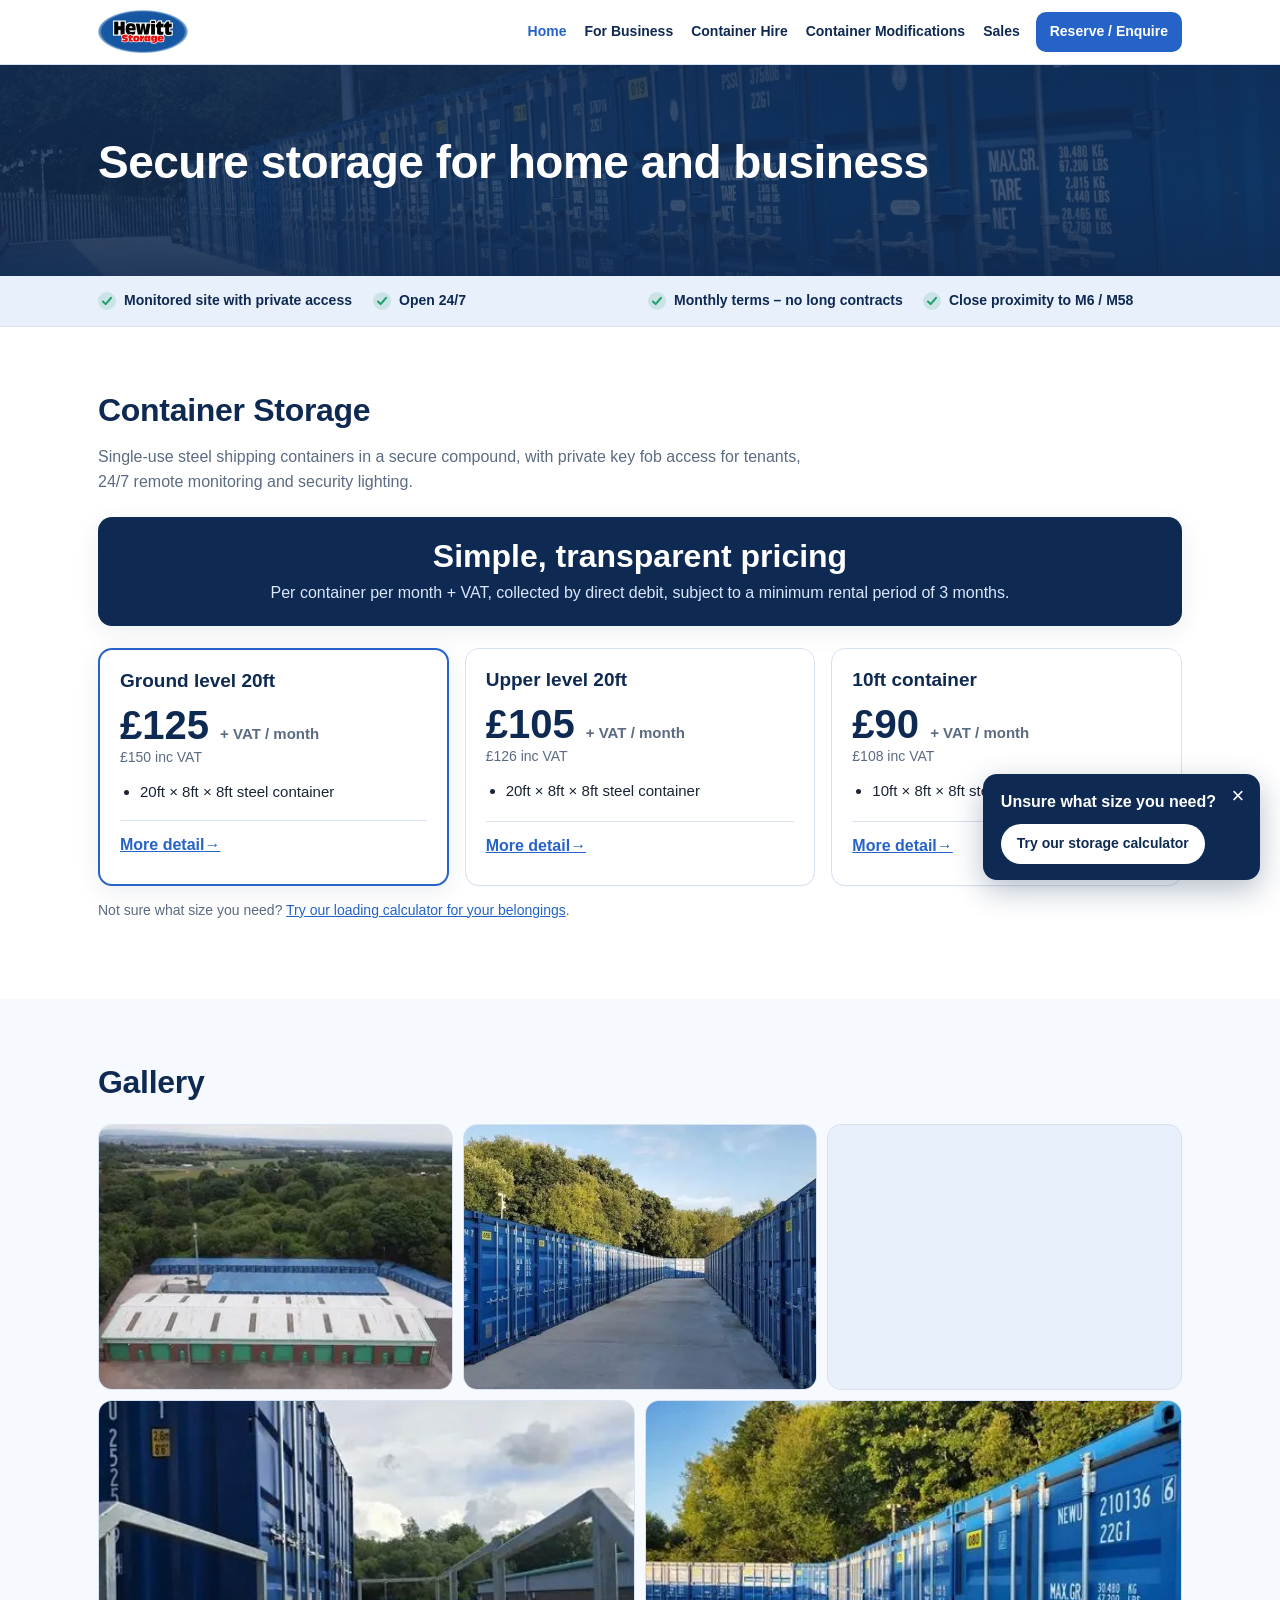
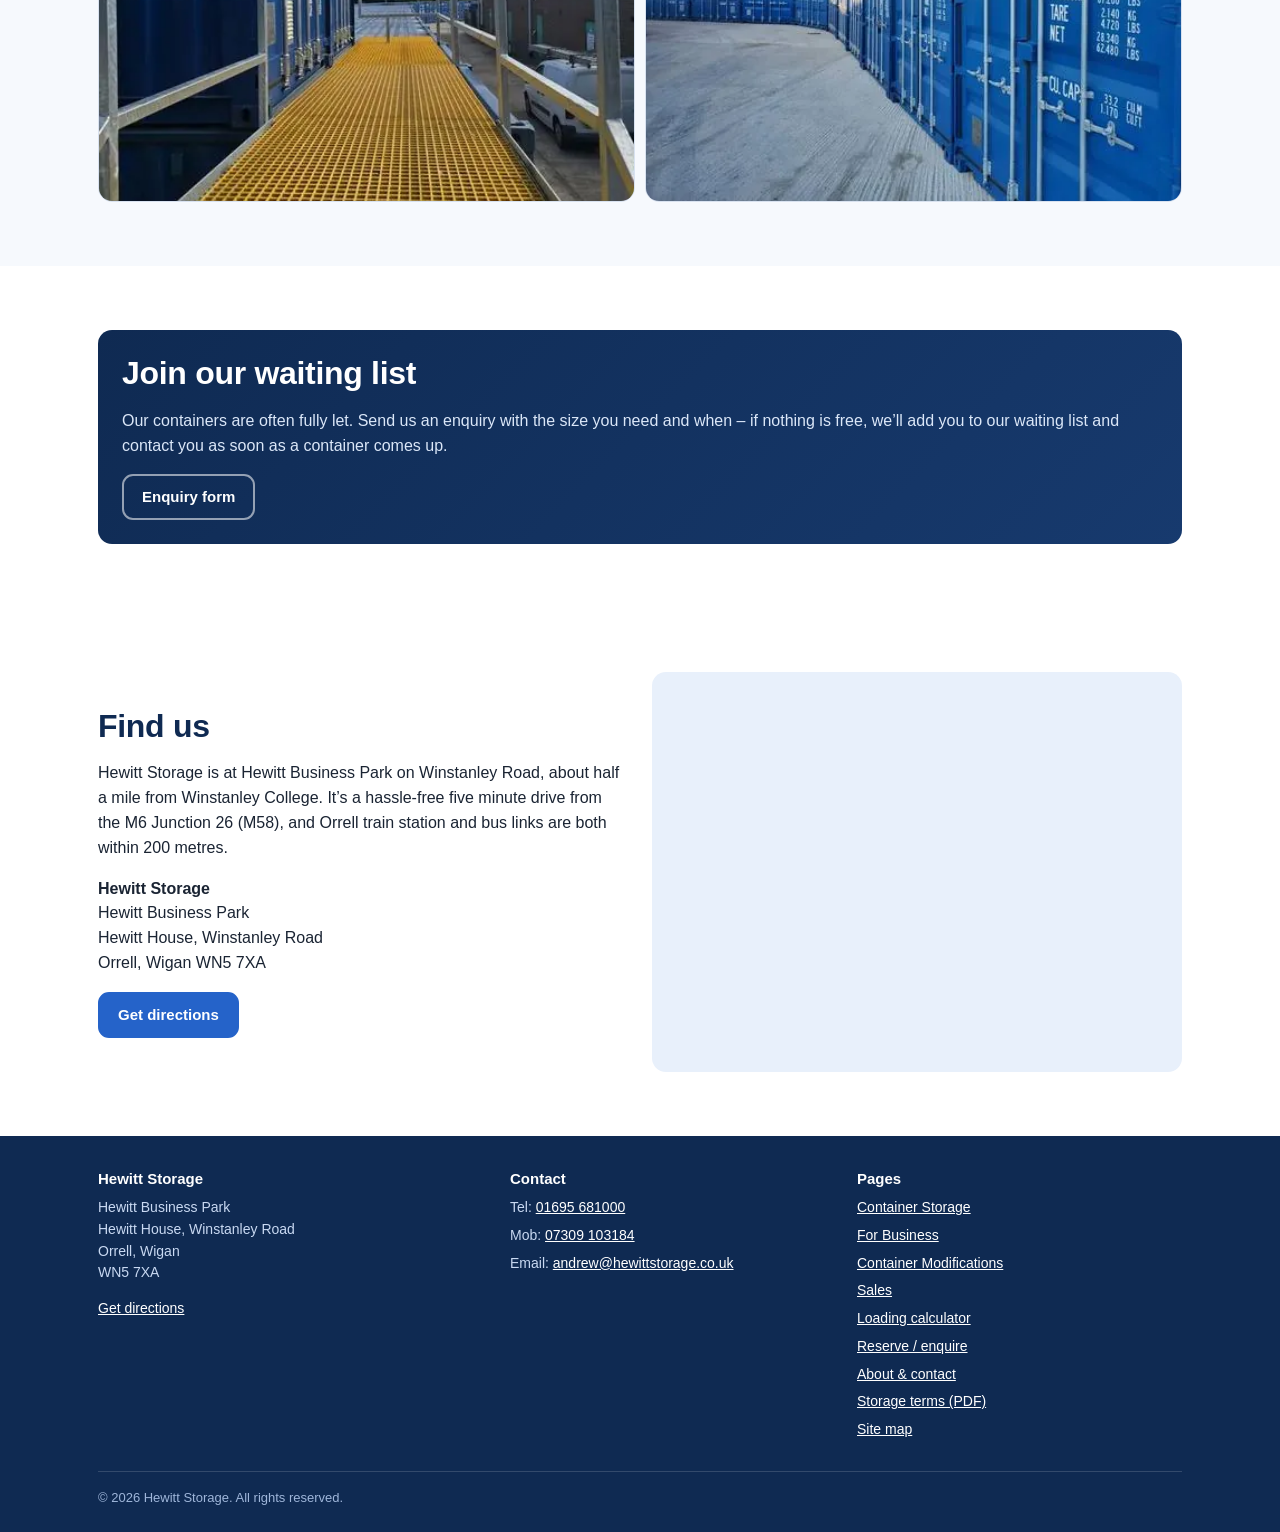
==== commit 7efdff81: "Preview update 2026-10-16 16:19" ====
--- a/index.htm
+++ b/index.htm
@@ -16,7 +16,9 @@
 <meta property="og:url" content="https://www.hewittstorage.co.uk/">
 <meta property="og:image" content="https://www.hewittstorage.co.uk/assets/img/container-row-1600.jpg">
 <link rel="icon" href="assets/favicon.svg" type="image/svg+xml">
-<link rel="stylesheet" href="assets/site.css?v=20261016b">
+<style>:root{--navy:#0f2a52;--navy-2:#173a6e;--blue:#2563c9;--sky:#e8f0fb;--ink:#1a2433;--muted:#5b6b82;--line:#d8e2f0;--bg:#f6f9fd;--white:#fff;--radius:14px;--wrap:1120px;--shadow:0 6px 24px rgba(15,42,82,.08)}*{box-sizing:border-box}body{margin:0;font-family:-apple-system,BlinkMacSystemFont,"Segoe UI",Roboto,"Helvetica Neue",Arial,sans-serif;color:var(--ink);background:var(--white);line-height:1.55;font-size:16px}img{max-width:100%;height:auto;display:block}a{color:var(--blue)}.wrap{max-width:var(--wrap);margin:0 auto;padding:0 18px}h1,h2,h3{color:var(--navy);line-height:1.2;margin:0 0 .5em}h1{font-size:clamp(28px,6vw,46px)}.site-head{background:#fff;border-bottom:1px solid var(--line);position:sticky;top:0;z-index:50}.site-head .wrap{display:flex;align-items:center;justify-content:space-between;gap:12px;min-height:64px}.brand{display:flex;align-items:center;gap:10px;text-decoration:none}.brand img{height:44px;width:auto}.nav-toggle{border:1px solid var(--line);background:#fff;border-radius:10px;padding:9px 12px;font:inherit;font-weight:700;color:var(--navy);cursor:pointer;display:flex;align-items:center;gap:8px}.site-nav{display:none}.btn{display:inline-flex;align-items:center;justify-content:center;font:inherit;font-weight:700;font-size:15px;text-decoration:none;border-radius:11px;padding:12px 18px;border:2px solid var(--blue);background:var(--blue);color:#fff}.hero{position:relative;color:#fff;background:var(--navy) center/cover no-repeat;isolation:isolate}.hero::before{content:"";position:absolute;inset:0;background:linear-gradient(180deg,rgba(15,42,82,.88),rgba(15,42,82,.78) 55%,rgba(15,42,82,.92));z-index:-1}.hero .wrap{padding-top:38px;padding-bottom:40px}.hero h1{color:#fff}.page-hero{background:linear-gradient(135deg,var(--navy),var(--navy-2));color:#fff}.page-hero .wrap{padding-top:30px;padding-bottom:30px}.page-hero h1{color:#fff;font-size:clamp(26px,5vw,40px)}.page-hero p{color:#dbe7f8;max-width:700px;margin:0}.trust{background:var(--sky)}.skip{position:absolute;left:-999px}</style>
+<link rel="preload" href="assets/site.min.css?v=20261016c" as="style" onload="this.onload=null;this.rel='stylesheet'">
+<noscript><link rel="stylesheet" href="assets/site.min.css?v=20261016c"></noscript>
 <!-- Google Tag Manager (existing container GTM-TWHT2SN4). Only loads on hewittstorage.co.uk / hewprop.co.uk, so preview visits are not tracked. -->
 <script>if(/(^|\.)(hewittstorage|hewprop)\.co\.uk$/.test(location.hostname)){(function(w,d,s,l,i){w[l]=w[l]||[];w[l].push({'gtm.start':new Date().getTime(),event:'gtm.js'});var f=d.getElementsByTagName(s)[0],j=d.createElement(s),dl=l!='dataLayer'?'&l='+l:'';j.async=true;j.src='https://www.googletagmanager.com/gtm.js?id='+i+dl;f.parentNode.insertBefore(j,f);})(window,document,'script','dataLayer','GTM-TWHT2SN4');}</script>
 <script type="application/ld+json">{
@@ -68,8 +70,9 @@
   "Billinge",
   "Skelmersdale"
  ]
-}</script><link rel="preload" as="image" type="image/webp" href="assets/img/container-row-800.webp" media="(max-width:799px)">
-<link rel="preload" as="image" type="image/webp" href="assets/img/container-row-1600.webp" media="(min-width:800px)">
+}</script><link rel="preload" as="image" type="image/webp" href="assets/img/container-row-800-480.webp" media="(max-width:799px)">
+<link rel="preload" as="image" type="image/webp" href="assets/img/container-row-800.webp" media="(min-width:800px) and (max-width:1199px)">
+<link rel="preload" as="image" type="image/webp" href="assets/img/container-row-1600.webp" media="(min-width:1200px)">
 </head>
 <body>
 <a class="skip" href="#main">Skip to content</a>
@@ -94,11 +97,11 @@
 <a class="more-link" href="container-20ft-upper-level.htm">More detail<span class="sr-only"> on the Upper level 20ft</span> &rarr;</a></article><article class="card price-card"><h3>10ft container</h3>
 <div class="amt">£90 <span>+ VAT / month</span></div><div class="inc">£108 inc VAT</div><ul><li>10ft × 8ft × 8ft steel container</li></ul>
 <a class="more-link" href="container-10ft.htm">More detail<span class="sr-only"> on the 10ft container</span> &rarr;</a></article></div>
-<p class="small muted price-note">Not sure what size you need? <a href="storage-calculator.html?v=pbsheet">Try our loading calculator for your belongings</a>.</p>
+<p class="small muted price-note">Not sure what size you need? <a href="storage-calculator.html?v=pborient">Try our loading calculator for your belongings</a>.</p>
 </div></section>
 <section class="block alt" id="gallery"><div class="wrap">
 <div class="sec-head"><h2>Gallery</h2></div>
-<div class="gallery"><figure class="photo"><picture><source type="image/webp" srcset="assets/img/containers-aerial.webp"><img src="assets/img/containers-aerial.jpg" alt="Aerial view of the container storage compound at Hewitt Business Park" width="800" height="450" loading="lazy"></picture></figure><figure class="photo"><picture><source type="image/webp" srcset="assets/img/container-row-2.webp"><img src="assets/img/container-row-2.jpg" alt="Row of blue 20ft steel storage containers" width="900" height="900" loading="lazy"></picture></figure><figure class="photo"><picture><source type="image/webp" srcset="assets/img/container-row-1600.webp"><img src="assets/img/container-row-1600.jpg" alt="Row of 20ft steel storage containers in the secure compound" width="1600" height="900" loading="lazy"></picture></figure><figure class="photo"><picture><source type="image/webp" srcset="assets/img/upper-level-walkway.webp"><img src="assets/img/upper-level-walkway.jpg" alt="Upper-level walkway with yellow grating alongside the containers" width="750" height="1000" loading="lazy"></picture></figure><figure class="photo"><picture><source type="image/webp" srcset="assets/img/container-row-curve.webp"><img src="assets/img/container-row-curve.jpg" alt="Row of blue storage containers in the secure compound" width="1080" height="803" loading="lazy"></picture></figure></div>
+<div class="gallery"><figure class="photo"><picture><source type="image/webp" srcset="assets/img/containers-aerial-480.webp 480w, assets/img/containers-aerial.webp 800w" sizes="(max-width:699px) 50vw, (max-width:899px) 33vw, 360px"><img src="assets/img/containers-aerial.jpg" srcset="assets/img/containers-aerial-480.jpg 480w, assets/img/containers-aerial.jpg 800w" sizes="(max-width:699px) 50vw, (max-width:899px) 33vw, 360px" alt="Aerial view of the container storage compound at Hewitt Business Park" width="800" height="450" loading="lazy" decoding="async"></picture></figure><figure class="photo"><picture><source type="image/webp" srcset="assets/img/container-row-2-480.webp 480w, assets/img/container-row-2.webp 900w" sizes="(max-width:699px) 50vw, (max-width:899px) 33vw, 360px"><img src="assets/img/container-row-2.jpg" srcset="assets/img/container-row-2-480.jpg 480w, assets/img/container-row-2.jpg 900w" sizes="(max-width:699px) 50vw, (max-width:899px) 33vw, 360px" alt="Row of blue 20ft steel storage containers" width="900" height="900" loading="lazy" decoding="async"></picture></figure><figure class="photo"><picture><source type="image/webp" srcset="assets/img/container-row-800-480.webp 480w, assets/img/container-row-800.webp 800w, assets/img/container-row-1600.webp 1600w" sizes="(max-width:699px) 50vw, (max-width:899px) 33vw, 360px"><img src="assets/img/container-row-800.jpg" srcset="assets/img/container-row-800-480.jpg 480w, assets/img/container-row-800.jpg 800w, assets/img/container-row-1600.jpg 1600w" sizes="(max-width:699px) 50vw, (max-width:899px) 33vw, 360px" alt="Row of 20ft steel storage containers in the secure compound" width="800" height="450" loading="lazy" decoding="async"></picture></figure><figure class="photo"><picture><source type="image/webp" srcset="assets/img/upper-level-walkway-480.webp 480w, assets/img/upper-level-walkway.webp 750w" sizes="(max-width:699px) 50vw, (max-width:899px) 33vw, 360px"><img src="assets/img/upper-level-walkway.jpg" srcset="assets/img/upper-level-walkway-480.jpg 480w, assets/img/upper-level-walkway.jpg 750w" sizes="(max-width:699px) 50vw, (max-width:899px) 33vw, 360px" alt="Upper-level walkway with yellow grating alongside the containers" width="750" height="1000" loading="lazy" decoding="async"></picture></figure><figure class="photo"><picture><source type="image/webp" srcset="assets/img/container-row-curve-480.webp 480w, assets/img/container-row-curve.webp 1080w" sizes="(max-width:699px) 50vw, (max-width:899px) 33vw, 360px"><img src="assets/img/container-row-curve.jpg" srcset="assets/img/container-row-curve-480.jpg 480w, assets/img/container-row-curve.jpg 1080w" sizes="(max-width:699px) 50vw, (max-width:899px) 33vw, 360px" alt="Row of blue storage containers in the secure compound" width="1080" height="803" loading="lazy" decoding="async"></picture></figure></div>
 </div></section>
 <section class="block"><div class="wrap"><div class="cta-band">
 <h2>Join our waiting list</h2>
@@ -117,7 +120,7 @@
 <div class="foot-grid">
  <div><h3>Hewitt Storage</h3><p>Hewitt Business Park<br>Hewitt House, Winstanley Road<br>Orrell, Wigan<br>WN5 7XA</p><p><a href="https://www.google.com/maps/search/?api=1&query=Hewitt+Business+Park+Winstanley+Road+Orrell+Wigan+WN5+7XA" rel="noopener" target="_blank">Get directions</a></p></div>
  <div><h3>Contact</h3><ul><li>Tel: <a href="tel:+441695681000">01695 681000</a></li><li>Mob: <a href="tel:+447309103184">07309 103184</a></li><li>Email: <a href="mailto:andrew@hewittstorage.co.uk">andrew@hewittstorage.co.uk</a></li></ul></div>
- <div><h3>Pages</h3><ul><li><a href="storage.htm">Container Storage</a></li><li><a href="business.htm">For Business</a></li><li><a href="modifications.htm">Container Modifications</a></li><li><a href="sales.htm">Sales</a></li><li><a href="storage-calculator.html?v=pbsheet">Loading calculator</a></li><li><a href="reserve.htm">Reserve / enquire</a></li><li><a href="about.htm">About &amp; contact</a></li><li><a href="StorageTerms.pdf">Storage terms (PDF)</a></li><li><a href="site-map.htm">Site map</a></li></ul></div>
+ <div><h3>Pages</h3><ul><li><a href="storage.htm">Container Storage</a></li><li><a href="business.htm">For Business</a></li><li><a href="modifications.htm">Container Modifications</a></li><li><a href="sales.htm">Sales</a></li><li><a href="storage-calculator.html?v=pborient">Loading calculator</a></li><li><a href="reserve.htm">Reserve / enquire</a></li><li><a href="about.htm">About &amp; contact</a></li><li><a href="StorageTerms.pdf">Storage terms (PDF)</a></li><li><a href="site-map.htm">Site map</a></li></ul></div>
 </div>
 <div class="foot-base">© 2026 Hewitt Storage. All rights reserved.</div>
 </div></footer>
@@ -130,17 +133,17 @@
 .calc-nudge a.nudge-go:hover,.calc-nudge a.nudge-go:focus{background:var(--sky,#e8f0fb)}
 .calc-nudge .nudge-x{position:absolute;top:6px;right:6px;width:32px;height:32px;border:0;border-radius:50%;background:transparent;color:#fff;font-size:22px;line-height:1;cursor:pointer}
 .calc-nudge .nudge-x:hover,.calc-nudge .nudge-x:focus{background:rgba(255,255,255,.15)}
-@media (max-width:899px){.calc-nudge{left:10px;right:10px;bottom:calc(10px + env(safe-area-inset-bottom));max-width:none;padding:10px 42px 10px 14px;display:flex;align-items:center;gap:10px;justify-content:space-between}
+@media (max-width:899px){.calc-nudge{left:10px;right:10px;bottom:calc(20px + env(safe-area-inset-bottom));max-width:none;padding:10px 42px 10px 14px;display:flex;align-items:center;gap:10px;justify-content:space-between}
 .calc-nudge p{margin:0;font-size:14px}.calc-nudge a.nudge-go{padding:7px 12px;font-size:13px;white-space:nowrap}}
 @media (prefers-reduced-motion:reduce){.calc-nudge,.calc-nudge.show{transition:none}}
 </style>
 <aside class="calc-nudge" id="calc-nudge" role="complementary" aria-label="Storage calculator suggestion" hidden>
 <p>Unsure what size you need?</p>
-<a class="nudge-go" href="storage-calculator.html?v=pbsheet">Try our storage calculator</a>
+<a class="nudge-go" href="storage-calculator.html?v=pborient">Try our storage calculator</a>
 <button type="button" class="nudge-x" aria-label="Close storage calculator suggestion">&times;</button>
 </aside>
 <script>
-(function(){var K='hsCalcNudgeHideUntil',el=document.getElementById('calc-nudge');if(!el)return;
+(function(){var K='hsCalcNudgeHideUntil_v2',el=document.getElementById('calc-nudge');if(!el)return;
 try{if(+localStorage.getItem(K)>Date.now())return;}catch(e){}
 var shown=false;function hide7(){try{localStorage.setItem(K,String(Date.now()+7*864e5));}catch(e){}}
 function show(){if(shown)return;shown=true;el.hidden=false;requestAnimationFrame(function(){requestAnimationFrame(function(){el.classList.add('show');});});window.removeEventListener('scroll',onS);}
--- a/assets/site.min.css
+++ b/assets/site.min.css
@@ -0,0 +1 @@
+:root{--navy:#0f2a52;--navy-2:#173a6e;--blue:#2563c9;--blue-2:#3b7be0;--sky:#e8f0fb;--ink:#1a2433;--muted:#5b6b82;--line:#d8e2f0;--bg:#f6f9fd;--white:#fff;--ok:#1f9d6b;--warn:#d98a1c;--err:#c0392b;--radius:14px;--shadow:0 6px 24px rgba(15,42,82,.08);--wrap:1120px;}*{box-sizing:border-box}html{-webkit-text-size-adjust:100%;scroll-behavior:smooth}body{margin:0;font-family:-apple-system,BlinkMacSystemFont,"Segoe UI",Roboto,"Helvetica Neue",Arial,sans-serif;color:var(--ink);background:var(--white);line-height:1.55;-webkit-font-smoothing:antialiased;font-size:16px}img{max-width:100%;height:auto;display:block}a{color:var(--blue)}a:hover{color:var(--navy)}h1,h2,h3{color:var(--navy);line-height:1.2;margin:0 0 .5em}h1{font-size:clamp(28px,6vw,46px);letter-spacing:-.5px}h2{font-size:clamp(22px,4vw,32px);letter-spacing:-.3px}h3{font-size:19px}p{margin:0 0 1em}.wrap{max-width:var(--wrap);margin:0 auto;padding:0 18px}.skip{position:absolute;left:-999px;top:0;background:#fff;padding:8px 12px;z-index:100}.skip:focus{left:8px}:focus-visible{outline:3px solid var(--blue-2);outline-offset:2px}.topbar{background:var(--navy);color:#dbe7f8;font-size:13px}.topbar .wrap{display:flex;justify-content:space-between;gap:12px;padding-top:6px;padding-bottom:6px;flex-wrap:wrap}.topbar a{color:#fff;text-decoration:none;font-weight:600}.topbar .tb-r,.topbar .tb-e{display:none}.site-head{background:#fff;border-bottom:1px solid var(--line);position:sticky;top:0;z-index:50}.site-head .wrap{display:flex;align-items:center;justify-content:space-between;gap:12px;min-height:64px}.brand{display:flex;align-items:center;gap:10px;text-decoration:none}.brand img{height:44px;width:auto}.brand span{font-weight:800;color:var(--navy);font-size:15px;line-height:1.1}.brand small{display:block;font-weight:600;color:var(--muted);font-size:12px}.nav-toggle{border:1px solid var(--line);background:#fff;border-radius:10px;padding:9px 12px;font:inherit;font-weight:700;color:var(--navy);cursor:pointer;display:flex;align-items:center;gap:8px}.nav-toggle svg{width:18px;height:18px}.site-nav{display:none;position:absolute;left:0;right:0;top:100%;background:#fff;border-bottom:1px solid var(--line);box-shadow:var(--shadow)}.site-nav.open{display:block}.site-nav ul{list-style:none;margin:0;padding:8px 18px 14px}.site-nav a{display:block;padding:11px 4px;text-decoration:none;color:var(--navy);font-weight:650;border-bottom:1px solid var(--sky)}.site-nav a[aria-current="page"]{color:var(--blue)}.site-nav .nav-cta{margin-top:10px;border:0;background:var(--blue);color:#fff;text-align:center;border-radius:10px}.btn{display:inline-flex;align-items:center;justify-content:center;gap:8px;font:inherit;font-weight:700;font-size:15px;text-decoration:none;border-radius:11px;padding:12px 18px;border:2px solid var(--blue);background:var(--blue);color:#fff;cursor:pointer;transition:background .15s,border-color .15s,color .15s;line-height:1.2}.btn:hover{background:var(--navy);border-color:var(--navy);color:#fff}.btn.sec{background:#fff;color:var(--navy);border-color:var(--line)}.btn.sec:hover{border-color:var(--navy)}.btn.light{background:transparent;color:#fff;border-color:rgba(255,255,255,.55)}.btn.light:hover{background:#fff;color:var(--navy);border-color:#fff}.btn svg{width:17px;height:17px;flex:none}.btns{display:flex;flex-wrap:wrap;gap:10px}.hero{position:relative;color:#fff;background:var(--navy) center/cover no-repeat;isolation:isolate}.hero::before{content:"";position:absolute;inset:0;background:linear-gradient(180deg,rgba(15,42,82,.88),rgba(15,42,82,.78) 55%,rgba(15,42,82,.92));z-index:-1}.hero .wrap{padding-top:38px;padding-bottom:40px}.hero h1{color:#fff;margin-bottom:.35em}.eyebrow{display:inline-block;font-size:13px;font-weight:700;letter-spacing:.4px;text-transform:uppercase;color:#bcd3f5;margin-bottom:10px}.hero .lead{font-size:18px;color:#e6eefb;max-width:640px}.chips{display:grid;grid-template-columns:repeat(3,1fr);gap:8px;margin:20px 0 22px;max-width:760px}.chip{background:rgba(255,255,255,.1);border:1px solid rgba(255,255,255,.22);border-radius:12px;padding:10px 10px;display:flex;flex-direction:column;align-items:flex-start;gap:2px;text-decoration:none;color:#fff;min-width:0}.chip b{font-size:22px;white-space:nowrap}.chip small{display:block;color:#c9d9f2;font-size:12px;line-height:1.25;min-height:2.5em}.chip em{font-style:normal;font-size:12px;color:#c9d9f2;font-weight:600}.page-hero{background:linear-gradient(135deg,var(--navy),var(--navy-2));color:#fff}.page-hero .wrap{padding-top:30px;padding-bottom:30px}.page-hero h1{color:#fff;font-size:clamp(26px,5vw,40px)}.page-hero p{color:#dbe7f8;max-width:700px;margin:0}section.block{padding:44px 0}section.alt{background:var(--bg)}.sec-head{max-width:720px;margin-bottom:22px}.sec-head p{color:var(--muted)}.grid{display:grid;gap:16px}.card{background:#fff;border:1px solid var(--line);border-radius:var(--radius);padding:20px;box-shadow:0 1px 0 rgba(15,42,82,.03)}.card h3{margin-bottom:.3em}.muted{color:var(--muted)}.small{font-size:14px}.trust{background:var(--sky);border-bottom:1px solid var(--line)}.trust ul{list-style:none;margin:0;padding:14px 0;display:grid;grid-template-columns:1fr 1fr;gap:10px 16px;font-size:14px;font-weight:650;color:var(--navy)}.trust li{display:flex;gap:8px;align-items:flex-start}.tick{flex:none;width:18px;height:18px;margin-top:2px;color:var(--ok)}.price-card{position:relative;display:flex;flex-direction:column}.price-card .tag{align-self:flex-start;font-size:12px;font-weight:800;letter-spacing:.3px;text-transform:uppercase;background:var(--sky);color:var(--blue);border-radius:999px;padding:4px 10px;margin-bottom:10px}.price-card .amt{font-size:40px;font-weight:800;color:var(--navy);line-height:1;margin:6px 0 2px}.price-card .amt span{font-size:15px;font-weight:600;color:var(--muted)}.price-card .inc{color:var(--muted);font-size:14px;margin-bottom:12px}.price-card ul{margin:0 0 16px;padding-left:20px;color:var(--ink);font-size:15px}.price-card .btn{margin-top:auto}.price-card.feature{border:2px solid var(--blue);box-shadow:var(--shadow)}.table-wrap{overflow-x:auto;border:1px solid var(--line);border-radius:var(--radius);background:#fff}table{border-collapse:collapse;width:100%;font-size:15px;min-width:520px}th,td{text-align:left;padding:12px 14px;border-bottom:1px solid var(--line);vertical-align:top}thead th{background:var(--navy);color:#fff;font-weight:700}tbody tr:last-child td{border-bottom:0}td.num,th.num{text-align:right;white-space:nowrap}tfoot td{font-weight:700;background:var(--sky)}.steps{counter-reset:s;list-style:none;margin:0;padding:0;display:grid;gap:14px}.steps li{counter-increment:s;background:#fff;border:1px solid var(--line);border-radius:var(--radius);padding:18px 18px 18px 64px;position:relative}.steps li::before{content:counter(s);position:absolute;left:18px;top:18px;width:32px;height:32px;border-radius:50%;background:var(--navy);color:#fff;font-weight:800;display:flex;align-items:center;justify-content:center}.steps h3{font-size:17px;margin-bottom:.2em}.steps p{margin:0;color:var(--muted);font-size:15px}.photo{border-radius:var(--radius);overflow:hidden;border:1px solid var(--line);background:var(--sky)}.photo img{width:100%;height:100%;object-fit:cover}.photo figcaption{font-size:13px;color:var(--muted);padding:8px 12px;background:#fff}.gallery{display:grid;grid-template-columns:1fr 1fr;gap:10px}.gallery .photo{aspect-ratio:4/3}.gallery figure{margin:0}.split{display:grid;gap:24px;align-items:center}.map{border:0;width:100%;height:320px;border-radius:var(--radius);display:block;background:var(--sky)}.tile{display:flex;gap:14px;align-items:center;text-decoration:none;color:inherit}.tile img{width:96px;height:72px;object-fit:cover;border-radius:10px;flex:none}.tile h3{margin:0 0 .15em;font-size:17px}.tile p{margin:0;font-size:14px;color:var(--muted)}.tile:hover h3{color:var(--blue)}.callout{border-left:4px solid var(--blue);background:var(--sky);border-radius:0 12px 12px 0;padding:14px 16px;margin:0 0 16px}.callout.warn{border-color:var(--warn);background:#fdf5e8}.cta-band{background:linear-gradient(135deg,var(--navy),var(--navy-2));color:#fff;border-radius:var(--radius);padding:24px}.cta-band h2{color:#fff}.cta-band p{color:#dbe7f8}.calc-frame{width:100%;max-width:900px;height:1500px;border:0;display:block;margin:0 auto}.form{display:grid;gap:16px}.field label,.field legend{display:block;font-weight:700;color:var(--navy);margin-bottom:6px;font-size:15px}.field .hint{font-weight:500;color:var(--muted);font-size:13px}.field input[type=text],.field input[type=email],.field input[type=tel],.field select,.field textarea{width:100%;font:inherit;font-size:16px;padding:12px 13px;border:1.5px solid var(--line);border-radius:10px;background:#fff;color:var(--ink)}.field textarea{min-height:120px;resize:vertical}.field input:focus,.field select:focus,.field textarea:focus{border-color:var(--blue);outline:none;box-shadow:0 0 0 3px rgba(37,99,201,.15)}fieldset.field{border:0;margin:0;padding:0;min-width:0}.opts{display:grid;gap:8px}.opt{display:flex;align-items:center;gap:10px;border:1.5px solid var(--line);border-radius:10px;padding:11px 13px;cursor:pointer;background:#fff;font-weight:600}.opt input{width:18px;height:18px;accent-color:var(--blue);flex:none}.opt:has(input:checked){border-color:var(--blue);background:var(--sky)}.opt small{display:block;font-weight:500;color:var(--muted)}.field.invalid input,.field.invalid select,.field.invalid textarea,.field.invalid .opt{border-color:var(--err)}.err{display:none;color:var(--err);font-size:14px;font-weight:600;margin-top:6px}.field.invalid .err{display:block}.hp{position:absolute!important;left:-9999px!important;width:1px;height:1px;overflow:hidden}.form-status{display:none;border-radius:12px;padding:14px 16px;font-weight:600}.form-status.show{display:block}.form-status.ok{background:#e6f6ef;color:#145c40;border:1px solid #b6e3cf}.form-status.bad{background:#fdecea;color:#8a2a20;border:1px solid #f3c1bb}.site-foot{background:var(--navy);color:#c9d9f2;font-size:14px;margin-top:0}.site-foot .wrap{padding-top:34px;padding-bottom:24px}.site-foot h3{color:#fff;font-size:15px;margin-bottom:.6em}.site-foot a{color:#fff}.site-foot ul{list-style:none;margin:0;padding:0}.site-foot li{margin:0 0 6px}.foot-grid{display:grid;gap:22px}.foot-base{border-top:1px solid rgba(255,255,255,.15);margin-top:24px;padding-top:16px;font-size:13px;color:#9fb6da}.prose{max-width:760px}.prose ul{padding-left:20px}.prose li{margin-bottom:6px}.kv{display:grid;grid-template-columns:auto 1fr;gap:6px 14px;margin:0}.kv dt{font-weight:700;color:var(--navy)}.kv dd{margin:0}@media (min-width:600px){.chip{padding:12px 14px}.chip small{font-size:13px;min-height:0}.chip b{font-size:26px}.grid.c2{grid-template-columns:1fr 1fr}.gallery{grid-template-columns:repeat(3,1fr)}.trust ul{grid-template-columns:repeat(4,1fr)}.opts.row{grid-template-columns:repeat(2,1fr)}}@media (min-width:900px){.topbar .tb-r{display:block}.topbar .tb-e{display:inline}.nav-toggle{display:none}.site-nav{display:block;position:static;border:0;box-shadow:none;background:transparent}.site-nav ul{display:flex;align-items:center;gap:2px;padding:0}.site-nav a{border:0;padding:8px 10px;font-size:14.5px;border-radius:8px}.site-nav a:hover{background:var(--sky)}.site-nav .nav-cta{margin:0 0 0 6px;padding:9px 14px}.site-nav .nav-cta:hover{background:var(--navy);color:#fff}.hero .wrap{padding-top:70px;padding-bottom:70px}.grid.c3{grid-template-columns:repeat(3,1fr)}.grid.c4{grid-template-columns:repeat(4,1fr)}.steps{grid-template-columns:repeat(4,1fr)}.steps li{padding:62px 18px 18px}.split{grid-template-columns:1fr 1fr}.split.wide-l{grid-template-columns:1.3fr 1fr}.foot-grid{grid-template-columns:1.2fr 1fr 1fr}.map{height:400px}.calc-frame{height:860px}section.block{padding:64px 0}.opts.row3{grid-template-columns:repeat(3,1fr)}.opts.row4{grid-template-columns:repeat(4,1fr)}}@media (prefers-reduced-motion:reduce){html{scroll-behavior:auto}*{transition:none!important}}.site-nav a.nav-cta[aria-current="page"]{color:#fff;background:var(--navy)}.opt{align-items:flex-start}.opt input{margin:2px 0 0}.opt small{font-size:13px;line-height:1.3;margin-top:2px}.field label.opt{display:flex;margin:0;font-size:15px;color:var(--ink)}@media (max-width:599px){table{min-width:0;font-size:14px}th,td{padding:10px 8px}thead th.num{white-space:normal}}.price-card .tags{display:flex;flex-wrap:wrap;gap:6px;margin-bottom:10px}.price-card .tags .tag{margin-bottom:0}.sod{display:inline-block;font-size:12px;font-weight:800;letter-spacing:.3px;text-transform:uppercase;background:#fdf5e8;color:#8a5a12;border:1px solid #f1d6a8;border-radius:999px;padding:3px 10px}.price-note{margin-top:14px}.chip-note{font-size:13px;color:#c9d9f2;margin:-12px 0 20px}.hero{background-image:url('img/container-row-1600.jpg');background-image:image-set(url('img/container-row-1600.webp') type('image/webp'),url('img/container-row-1600.jpg') type('image/jpeg'))}@media (max-width:799px){.hero{background-image:url('img/container-row-800-480.jpg');background-image:image-set(url('img/container-row-800-480.webp') type('image/webp'),url('img/container-row-800-480.jpg') type('image/jpeg'))}}@media (min-width:800px) and (max-width:1199px){.hero{background-image:url('img/container-row-800.jpg');background-image:image-set(url('img/container-row-800.webp') type('image/webp'),url('img/container-row-800.jpg') type('image/jpeg'))}}h2.h3{font-size:19px;line-height:1.2;margin:0 0 .3em}.brand .tagline{font-weight:700;color:var(--navy);font-size:12px;line-height:1.3;max-width:170px}.price-card details.more{margin:0 0 16px;border-top:1px solid var(--line);padding-top:10px}.price-card details.more summary{cursor:pointer;font-weight:700;color:var(--blue);min-height:44px;display:flex;align-items:center}.price-card details.more ul{margin:6px 0 0}.sr-only{position:absolute;width:1px;height:1px;padding:0;margin:-1px;overflow:hidden;clip:rect(0,0,0,0);white-space:nowrap;border:0}.foot-note{margin:14px 0 0;color:inherit;opacity:.85}@media (min-width:900px){.brand .tagline{max-width:none;font-size:13px}.site-nav a{padding:8px 8px;font-size:14px}}@media (min-width:900px) and (max-width:1199px){.nav-toggle{display:flex}.site-nav{display:none;position:absolute;left:0;right:0;top:100%;background:#fff;border-bottom:1px solid var(--line);box-shadow:var(--shadow)}.site-nav.open{display:block}.site-nav ul{display:block;padding:8px 18px 14px}.site-nav a{display:block;padding:11px 4px}.site-nav .nav-cta{margin:10px 0 0}}@media (min-width:1200px){.site-nav a{white-space:nowrap}.brand .tagline{max-width:230px}}.pill-hl{display:inline-block;background:var(--blue);color:#fff;font-weight:800;font-size:14px;letter-spacing:.3px;text-transform:uppercase;border-radius:999px;padding:6px 14px;margin-bottom:10px}.price-banner{background:var(--navy);color:#fff;border-radius:14px;padding:20px 24px;margin:0 0 22px;text-align:center;box-shadow:var(--shadow)}.price-banner h3{color:#fff;font-size:clamp(24px,4vw,32px);font-weight:800;margin:0 0 6px}.price-banner p{margin:0;color:#dbe7ff;font-size:16px}.price-card .more-link{margin-top:auto;display:flex;align-items:center;min-height:44px;font-weight:700;color:var(--blue);border-top:1px solid var(--line);padding-top:6px}.grid.c2{display:grid;gap:20px;grid-template-columns:repeat(auto-fit,minmax(280px,1fr))}.unit-photo{display:block;width:100%;height:auto;max-height:440px;object-fit:cover;border-radius:14px;margin:0 0 22px;box-shadow:var(--shadow)}.unit-photo.portrait{max-width:480px;max-height:none;margin-left:auto;margin-right:auto}.photo-pair{display:grid;grid-template-columns:1fr 1fr;gap:16px;max-width:900px;margin:0 auto 22px}.photo-pair .unit-photo{max-width:none;margin:0}@media(max-width:600px){.photo-pair{grid-template-columns:1fr}}.photo-mix{display:grid;grid-template-columns:1fr 1fr;gap:12px;max-width:1100px;margin:0 auto 18px}.photo-mix .unit-photo{max-width:none;margin:0;width:100%;height:100%;aspect-ratio:4/3;max-height:42vh;object-fit:cover}@media(max-width:599px){.gallery figure:last-child:nth-child(odd){grid-column:1/-1;aspect-ratio:16/9}}@media(min-width:600px){.gallery{grid-template-columns:repeat(6,1fr)}.gallery figure{grid-column:span 2}.gallery figure:nth-child(4),.gallery figure:nth-child(5){grid-column:span 3}}.page-hero.mods-hero{background:linear-gradient(135deg,rgba(15,42,82,.85) 0%,rgba(23,58,110,.75) 60%,rgba(37,99,201,.6) 100%),url(img/mods-hero-spray-480.webp) 50% 58%/cover no-repeat}@media(min-width:900px){.page-hero.mods-hero{min-height:380px;display:flex;align-items:center;background:linear-gradient(90deg,#0f2a52 0%,#0f2a52 53%,rgba(15,42,82,.85) 60%,rgba(15,42,82,.35) 72%,rgba(23,58,110,.12) 100%),url(img/mods-hero-spray.webp) right 55%/48% auto no-repeat,#0f2a52}.page-hero.mods-hero .wrap{width:100%}}.block.hire-photo{padding-bottom:0}.block.hire-photo+.block{padding-top:24px}@media(min-width:900px){.hire-photo img{aspect-ratio:21/9!important;max-height:460px}}
--- a/assets/site.min.css
+++ b/assets/site.min.css
@@ -0,0 +1 @@
+:root{--navy:#0f2a52;--navy-2:#173a6e;--blue:#2563c9;--blue-2:#3b7be0;--sky:#e8f0fb;--ink:#1a2433;--muted:#5b6b82;--line:#d8e2f0;--bg:#f6f9fd;--white:#fff;--ok:#1f9d6b;--warn:#d98a1c;--err:#c0392b;--radius:14px;--shadow:0 6px 24px rgba(15,42,82,.08);--wrap:1120px;}*{box-sizing:border-box}html{-webkit-text-size-adjust:100%;scroll-behavior:smooth}body{margin:0;font-family:-apple-system,BlinkMacSystemFont,"Segoe UI",Roboto,"Helvetica Neue",Arial,sans-serif;color:var(--ink);background:var(--white);line-height:1.55;-webkit-font-smoothing:antialiased;font-size:16px}img{max-width:100%;height:auto;display:block}a{color:var(--blue)}a:hover{color:var(--navy)}h1,h2,h3{color:var(--navy);line-height:1.2;margin:0 0 .5em}h1{font-size:clamp(28px,6vw,46px);letter-spacing:-.5px}h2{font-size:clamp(22px,4vw,32px);letter-spacing:-.3px}h3{font-size:19px}p{margin:0 0 1em}.wrap{max-width:var(--wrap);margin:0 auto;padding:0 18px}.skip{position:absolute;left:-999px;top:0;background:#fff;padding:8px 12px;z-index:100}.skip:focus{left:8px}:focus-visible{outline:3px solid var(--blue-2);outline-offset:2px}.topbar{background:var(--navy);color:#dbe7f8;font-size:13px}.topbar .wrap{display:flex;justify-content:space-between;gap:12px;padding-top:6px;padding-bottom:6px;flex-wrap:wrap}.topbar a{color:#fff;text-decoration:none;font-weight:600}.topbar .tb-r,.topbar .tb-e{display:none}.site-head{background:#fff;border-bottom:1px solid var(--line);position:sticky;top:0;z-index:50}.site-head .wrap{display:flex;align-items:center;justify-content:space-between;gap:12px;min-height:64px}.brand{display:flex;align-items:center;gap:10px;text-decoration:none}.brand img{height:44px;width:auto}.brand span{font-weight:800;color:var(--navy);font-size:15px;line-height:1.1}.brand small{display:block;font-weight:600;color:var(--muted);font-size:12px}.nav-toggle{border:1px solid var(--line);background:#fff;border-radius:10px;padding:9px 12px;font:inherit;font-weight:700;color:var(--navy);cursor:pointer;display:flex;align-items:center;gap:8px}.nav-toggle svg{width:18px;height:18px}.site-nav{display:none;position:absolute;left:0;right:0;top:100%;background:#fff;border-bottom:1px solid var(--line);box-shadow:var(--shadow)}.site-nav.open{display:block}.site-nav ul{list-style:none;margin:0;padding:8px 18px 14px}.site-nav a{display:block;padding:11px 4px;text-decoration:none;color:var(--navy);font-weight:650;border-bottom:1px solid var(--sky)}.site-nav a[aria-current="page"]{color:var(--blue)}.site-nav .nav-cta{margin-top:10px;border:0;background:var(--blue);color:#fff;text-align:center;border-radius:10px}.btn{display:inline-flex;align-items:center;justify-content:center;gap:8px;font:inherit;font-weight:700;font-size:15px;text-decoration:none;border-radius:11px;padding:12px 18px;border:2px solid var(--blue);background:var(--blue);color:#fff;cursor:pointer;transition:background .15s,border-color .15s,color .15s;line-height:1.2}.btn:hover{background:var(--navy);border-color:var(--navy);color:#fff}.btn.sec{background:#fff;color:var(--navy);border-color:var(--line)}.btn.sec:hover{border-color:var(--navy)}.btn.light{background:transparent;color:#fff;border-color:rgba(255,255,255,.55)}.btn.light:hover{background:#fff;color:var(--navy);border-color:#fff}.btn svg{width:17px;height:17px;flex:none}.btns{display:flex;flex-wrap:wrap;gap:10px}.hero{position:relative;color:#fff;background:var(--navy) center/cover no-repeat;isolation:isolate}.hero::before{content:"";position:absolute;inset:0;background:linear-gradient(180deg,rgba(15,42,82,.88),rgba(15,42,82,.78) 55%,rgba(15,42,82,.92));z-index:-1}.hero .wrap{padding-top:38px;padding-bottom:40px}.hero h1{color:#fff;margin-bottom:.35em}.eyebrow{display:inline-block;font-size:13px;font-weight:700;letter-spacing:.4px;text-transform:uppercase;color:#bcd3f5;margin-bottom:10px}.hero .lead{font-size:18px;color:#e6eefb;max-width:640px}.chips{display:grid;grid-template-columns:repeat(3,1fr);gap:8px;margin:20px 0 22px;max-width:760px}.chip{background:rgba(255,255,255,.1);border:1px solid rgba(255,255,255,.22);border-radius:12px;padding:10px 10px;display:flex;flex-direction:column;align-items:flex-start;gap:2px;text-decoration:none;color:#fff;min-width:0}.chip b{font-size:22px;white-space:nowrap}.chip small{display:block;color:#c9d9f2;font-size:12px;line-height:1.25;min-height:2.5em}.chip em{font-style:normal;font-size:12px;color:#c9d9f2;font-weight:600}.page-hero{background:linear-gradient(135deg,var(--navy),var(--navy-2));color:#fff}.page-hero .wrap{padding-top:30px;padding-bottom:30px}.page-hero h1{color:#fff;font-size:clamp(26px,5vw,40px)}.page-hero p{color:#dbe7f8;max-width:700px;margin:0}section.block{padding:44px 0}section.alt{background:var(--bg)}.sec-head{max-width:720px;margin-bottom:22px}.sec-head p{color:var(--muted)}.grid{display:grid;gap:16px}.card{background:#fff;border:1px solid var(--line);border-radius:var(--radius);padding:20px;box-shadow:0 1px 0 rgba(15,42,82,.03)}.card h3{margin-bottom:.3em}.muted{color:var(--muted)}.small{font-size:14px}.trust{background:var(--sky);border-bottom:1px solid var(--line)}.trust ul{list-style:none;margin:0;padding:14px 0;display:grid;grid-template-columns:1fr 1fr;gap:10px 16px;font-size:14px;font-weight:650;color:var(--navy)}.trust li{display:flex;gap:8px;align-items:flex-start}.tick{flex:none;width:18px;height:18px;margin-top:2px;color:var(--ok)}.price-card{position:relative;display:flex;flex-direction:column}.price-card .tag{align-self:flex-start;font-size:12px;font-weight:800;letter-spacing:.3px;text-transform:uppercase;background:var(--sky);color:var(--blue);border-radius:999px;padding:4px 10px;margin-bottom:10px}.price-card .amt{font-size:40px;font-weight:800;color:var(--navy);line-height:1;margin:6px 0 2px}.price-card .amt span{font-size:15px;font-weight:600;color:var(--muted)}.price-card .inc{color:var(--muted);font-size:14px;margin-bottom:12px}.price-card ul{margin:0 0 16px;padding-left:20px;color:var(--ink);font-size:15px}.price-card .btn{margin-top:auto}.price-card.feature{border:2px solid var(--blue);box-shadow:var(--shadow)}.table-wrap{overflow-x:auto;border:1px solid var(--line);border-radius:var(--radius);background:#fff}table{border-collapse:collapse;width:100%;font-size:15px;min-width:520px}th,td{text-align:left;padding:12px 14px;border-bottom:1px solid var(--line);vertical-align:top}thead th{background:var(--navy);color:#fff;font-weight:700}tbody tr:last-child td{border-bottom:0}td.num,th.num{text-align:right;white-space:nowrap}tfoot td{font-weight:700;background:var(--sky)}.steps{counter-reset:s;list-style:none;margin:0;padding:0;display:grid;gap:14px}.steps li{counter-increment:s;background:#fff;border:1px solid var(--line);border-radius:var(--radius);padding:18px 18px 18px 64px;position:relative}.steps li::before{content:counter(s);position:absolute;left:18px;top:18px;width:32px;height:32px;border-radius:50%;background:var(--navy);color:#fff;font-weight:800;display:flex;align-items:center;justify-content:center}.steps h3{font-size:17px;margin-bottom:.2em}.steps p{margin:0;color:var(--muted);font-size:15px}.photo{border-radius:var(--radius);overflow:hidden;border:1px solid var(--line);background:var(--sky)}.photo img{width:100%;height:100%;object-fit:cover}.photo figcaption{font-size:13px;color:var(--muted);padding:8px 12px;background:#fff}.gallery{display:grid;grid-template-columns:1fr 1fr;gap:10px}.gallery .photo{aspect-ratio:4/3}.gallery figure{margin:0}.split{display:grid;gap:24px;align-items:center}.map{border:0;width:100%;height:320px;border-radius:var(--radius);display:block;background:var(--sky)}.tile{display:flex;gap:14px;align-items:center;text-decoration:none;color:inherit}.tile img{width:96px;height:72px;object-fit:cover;border-radius:10px;flex:none}.tile h3{margin:0 0 .15em;font-size:17px}.tile p{margin:0;font-size:14px;color:var(--muted)}.tile:hover h3{color:var(--blue)}.callout{border-left:4px solid var(--blue);background:var(--sky);border-radius:0 12px 12px 0;padding:14px 16px;margin:0 0 16px}.callout.warn{border-color:var(--warn);background:#fdf5e8}.cta-band{background:linear-gradient(135deg,var(--navy),var(--navy-2));color:#fff;border-radius:var(--radius);padding:24px}.cta-band h2{color:#fff}.cta-band p{color:#dbe7f8}.calc-frame{width:100%;max-width:900px;height:1500px;border:0;display:block;margin:0 auto}.form{display:grid;gap:16px}.field label,.field legend{display:block;font-weight:700;color:var(--navy);margin-bottom:6px;font-size:15px}.field .hint{font-weight:500;color:var(--muted);font-size:13px}.field input[type=text],.field input[type=email],.field input[type=tel],.field select,.field textarea{width:100%;font:inherit;font-size:16px;padding:12px 13px;border:1.5px solid var(--line);border-radius:10px;background:#fff;color:var(--ink)}.field textarea{min-height:120px;resize:vertical}.field input:focus,.field select:focus,.field textarea:focus{border-color:var(--blue);outline:none;box-shadow:0 0 0 3px rgba(37,99,201,.15)}fieldset.field{border:0;margin:0;padding:0;min-width:0}.opts{display:grid;gap:8px}.opt{display:flex;align-items:center;gap:10px;border:1.5px solid var(--line);border-radius:10px;padding:11px 13px;cursor:pointer;background:#fff;font-weight:600}.opt input{width:18px;height:18px;accent-color:var(--blue);flex:none}.opt:has(input:checked){border-color:var(--blue);background:var(--sky)}.opt small{display:block;font-weight:500;color:var(--muted)}.field.invalid input,.field.invalid select,.field.invalid textarea,.field.invalid .opt{border-color:var(--err)}.err{display:none;color:var(--err);font-size:14px;font-weight:600;margin-top:6px}.field.invalid .err{display:block}.hp{position:absolute!important;left:-9999px!important;width:1px;height:1px;overflow:hidden}.form-status{display:none;border-radius:12px;padding:14px 16px;font-weight:600}.form-status.show{display:block}.form-status.ok{background:#e6f6ef;color:#145c40;border:1px solid #b6e3cf}.form-status.bad{background:#fdecea;color:#8a2a20;border:1px solid #f3c1bb}.site-foot{background:var(--navy);color:#c9d9f2;font-size:14px;margin-top:0}.site-foot .wrap{padding-top:34px;padding-bottom:24px}.site-foot h3{color:#fff;font-size:15px;margin-bottom:.6em}.site-foot a{color:#fff}.site-foot ul{list-style:none;margin:0;padding:0}.site-foot li{margin:0 0 6px}.foot-grid{display:grid;gap:22px}.foot-base{border-top:1px solid rgba(255,255,255,.15);margin-top:24px;padding-top:16px;font-size:13px;color:#9fb6da}.prose{max-width:760px}.prose ul{padding-left:20px}.prose li{margin-bottom:6px}.kv{display:grid;grid-template-columns:auto 1fr;gap:6px 14px;margin:0}.kv dt{font-weight:700;color:var(--navy)}.kv dd{margin:0}@media (min-width:600px){.chip{padding:12px 14px}.chip small{font-size:13px;min-height:0}.chip b{font-size:26px}.grid.c2{grid-template-columns:1fr 1fr}.gallery{grid-template-columns:repeat(3,1fr)}.trust ul{grid-template-columns:repeat(4,1fr)}.opts.row{grid-template-columns:repeat(2,1fr)}}@media (min-width:900px){.topbar .tb-r{display:block}.topbar .tb-e{display:inline}.nav-toggle{display:none}.site-nav{display:block;position:static;border:0;box-shadow:none;background:transparent}.site-nav ul{display:flex;align-items:center;gap:2px;padding:0}.site-nav a{border:0;padding:8px 10px;font-size:14.5px;border-radius:8px}.site-nav a:hover{background:var(--sky)}.site-nav .nav-cta{margin:0 0 0 6px;padding:9px 14px}.site-nav .nav-cta:hover{background:var(--navy);color:#fff}.hero .wrap{padding-top:70px;padding-bottom:70px}.grid.c3{grid-template-columns:repeat(3,1fr)}.grid.c4{grid-template-columns:repeat(4,1fr)}.steps{grid-template-columns:repeat(4,1fr)}.steps li{padding:62px 18px 18px}.split{grid-template-columns:1fr 1fr}.split.wide-l{grid-template-columns:1.3fr 1fr}.foot-grid{grid-template-columns:1.2fr 1fr 1fr}.map{height:400px}.calc-frame{height:860px}section.block{padding:64px 0}.opts.row3{grid-template-columns:repeat(3,1fr)}.opts.row4{grid-template-columns:repeat(4,1fr)}}@media (prefers-reduced-motion:reduce){html{scroll-behavior:auto}*{transition:none!important}}.site-nav a.nav-cta[aria-current="page"]{color:#fff;background:var(--navy)}.opt{align-items:flex-start}.opt input{margin:2px 0 0}.opt small{font-size:13px;line-height:1.3;margin-top:2px}.field label.opt{display:flex;margin:0;font-size:15px;color:var(--ink)}@media (max-width:599px){table{min-width:0;font-size:14px}th,td{padding:10px 8px}thead th.num{white-space:normal}}.price-card .tags{display:flex;flex-wrap:wrap;gap:6px;margin-bottom:10px}.price-card .tags .tag{margin-bottom:0}.sod{display:inline-block;font-size:12px;font-weight:800;letter-spacing:.3px;text-transform:uppercase;background:#fdf5e8;color:#8a5a12;border:1px solid #f1d6a8;border-radius:999px;padding:3px 10px}.price-note{margin-top:14px}.chip-note{font-size:13px;color:#c9d9f2;margin:-12px 0 20px}.hero{background-image:url('img/container-row-1600.jpg');background-image:image-set(url('img/container-row-1600.webp') type('image/webp'),url('img/container-row-1600.jpg') type('image/jpeg'))}@media (max-width:799px){.hero{background-image:url('img/container-row-800-480.jpg');background-image:image-set(url('img/container-row-800-480.webp') type('image/webp'),url('img/container-row-800-480.jpg') type('image/jpeg'))}}@media (min-width:800px) and (max-width:1199px){.hero{background-image:url('img/container-row-800.jpg');background-image:image-set(url('img/container-row-800.webp') type('image/webp'),url('img/container-row-800.jpg') type('image/jpeg'))}}h2.h3{font-size:19px;line-height:1.2;margin:0 0 .3em}.brand .tagline{font-weight:700;color:var(--navy);font-size:12px;line-height:1.3;max-width:170px}.price-card details.more{margin:0 0 16px;border-top:1px solid var(--line);padding-top:10px}.price-card details.more summary{cursor:pointer;font-weight:700;color:var(--blue);min-height:44px;display:flex;align-items:center}.price-card details.more ul{margin:6px 0 0}.sr-only{position:absolute;width:1px;height:1px;padding:0;margin:-1px;overflow:hidden;clip:rect(0,0,0,0);white-space:nowrap;border:0}.foot-note{margin:14px 0 0;color:inherit;opacity:.85}@media (min-width:900px){.brand .tagline{max-width:none;font-size:13px}.site-nav a{padding:8px 8px;font-size:14px}}@media (min-width:900px) and (max-width:1199px){.nav-toggle{display:flex}.site-nav{display:none;position:absolute;left:0;right:0;top:100%;background:#fff;border-bottom:1px solid var(--line);box-shadow:var(--shadow)}.site-nav.open{display:block}.site-nav ul{display:block;padding:8px 18px 14px}.site-nav a{display:block;padding:11px 4px}.site-nav .nav-cta{margin:10px 0 0}}@media (min-width:1200px){.site-nav a{white-space:nowrap}.brand .tagline{max-width:230px}}.pill-hl{display:inline-block;background:var(--blue);color:#fff;font-weight:800;font-size:14px;letter-spacing:.3px;text-transform:uppercase;border-radius:999px;padding:6px 14px;margin-bottom:10px}.price-banner{background:var(--navy);color:#fff;border-radius:14px;padding:20px 24px;margin:0 0 22px;text-align:center;box-shadow:var(--shadow)}.price-banner h3{color:#fff;font-size:clamp(24px,4vw,32px);font-weight:800;margin:0 0 6px}.price-banner p{margin:0;color:#dbe7ff;font-size:16px}.price-card .more-link{margin-top:auto;display:flex;align-items:center;min-height:44px;font-weight:700;color:var(--blue);border-top:1px solid var(--line);padding-top:6px}.grid.c2{display:grid;gap:20px;grid-template-columns:repeat(auto-fit,minmax(280px,1fr))}.unit-photo{display:block;width:100%;height:auto;max-height:440px;object-fit:cover;border-radius:14px;margin:0 0 22px;box-shadow:var(--shadow)}.unit-photo.portrait{max-width:480px;max-height:none;margin-left:auto;margin-right:auto}.photo-pair{display:grid;grid-template-columns:1fr 1fr;gap:16px;max-width:900px;margin:0 auto 22px}.photo-pair .unit-photo{max-width:none;margin:0}@media(max-width:600px){.photo-pair{grid-template-columns:1fr}}.photo-mix{display:grid;grid-template-columns:1fr 1fr;gap:12px;max-width:1100px;margin:0 auto 18px}.photo-mix .unit-photo{max-width:none;margin:0;width:100%;height:100%;aspect-ratio:4/3;max-height:42vh;object-fit:cover}@media(max-width:599px){.gallery figure:last-child:nth-child(odd){grid-column:1/-1;aspect-ratio:16/9}}@media(min-width:600px){.gallery{grid-template-columns:repeat(6,1fr)}.gallery figure{grid-column:span 2}.gallery figure:nth-child(4),.gallery figure:nth-child(5){grid-column:span 3}}.page-hero.mods-hero{background:linear-gradient(135deg,rgba(15,42,82,.85) 0%,rgba(23,58,110,.75) 60%,rgba(37,99,201,.6) 100%),url(img/mods-hero-spray-480.webp) 50% 58%/cover no-repeat}@media(min-width:900px){.page-hero.mods-hero{min-height:380px;display:flex;align-items:center;background:linear-gradient(90deg,#0f2a52 0%,#0f2a52 53%,rgba(15,42,82,.85) 60%,rgba(15,42,82,.35) 72%,rgba(23,58,110,.12) 100%),url(img/mods-hero-spray.webp) right 55%/48% auto no-repeat,#0f2a52}.page-hero.mods-hero .wrap{width:100%}}.block.hire-photo{padding-bottom:0}.block.hire-photo+.block{padding-top:24px}@media(min-width:900px){.hire-photo img{aspect-ratio:21/9!important;max-height:460px}}
